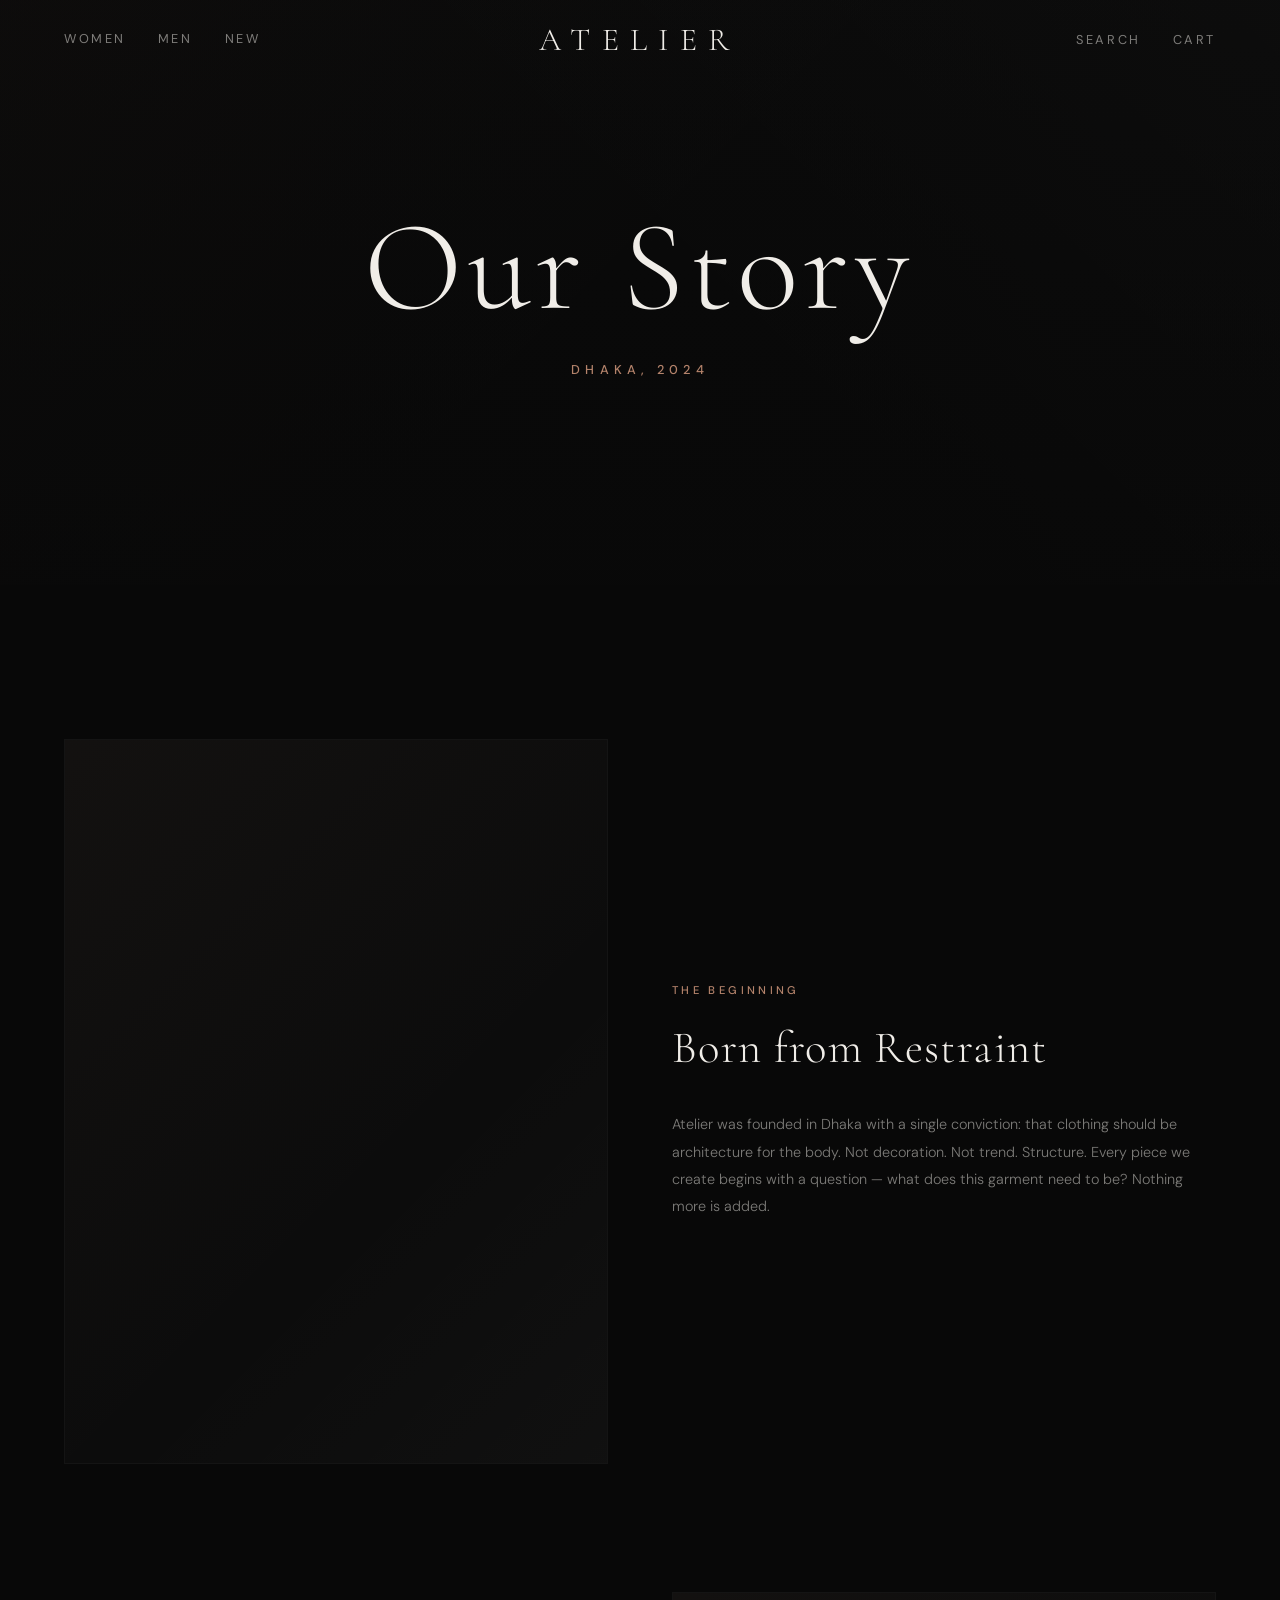
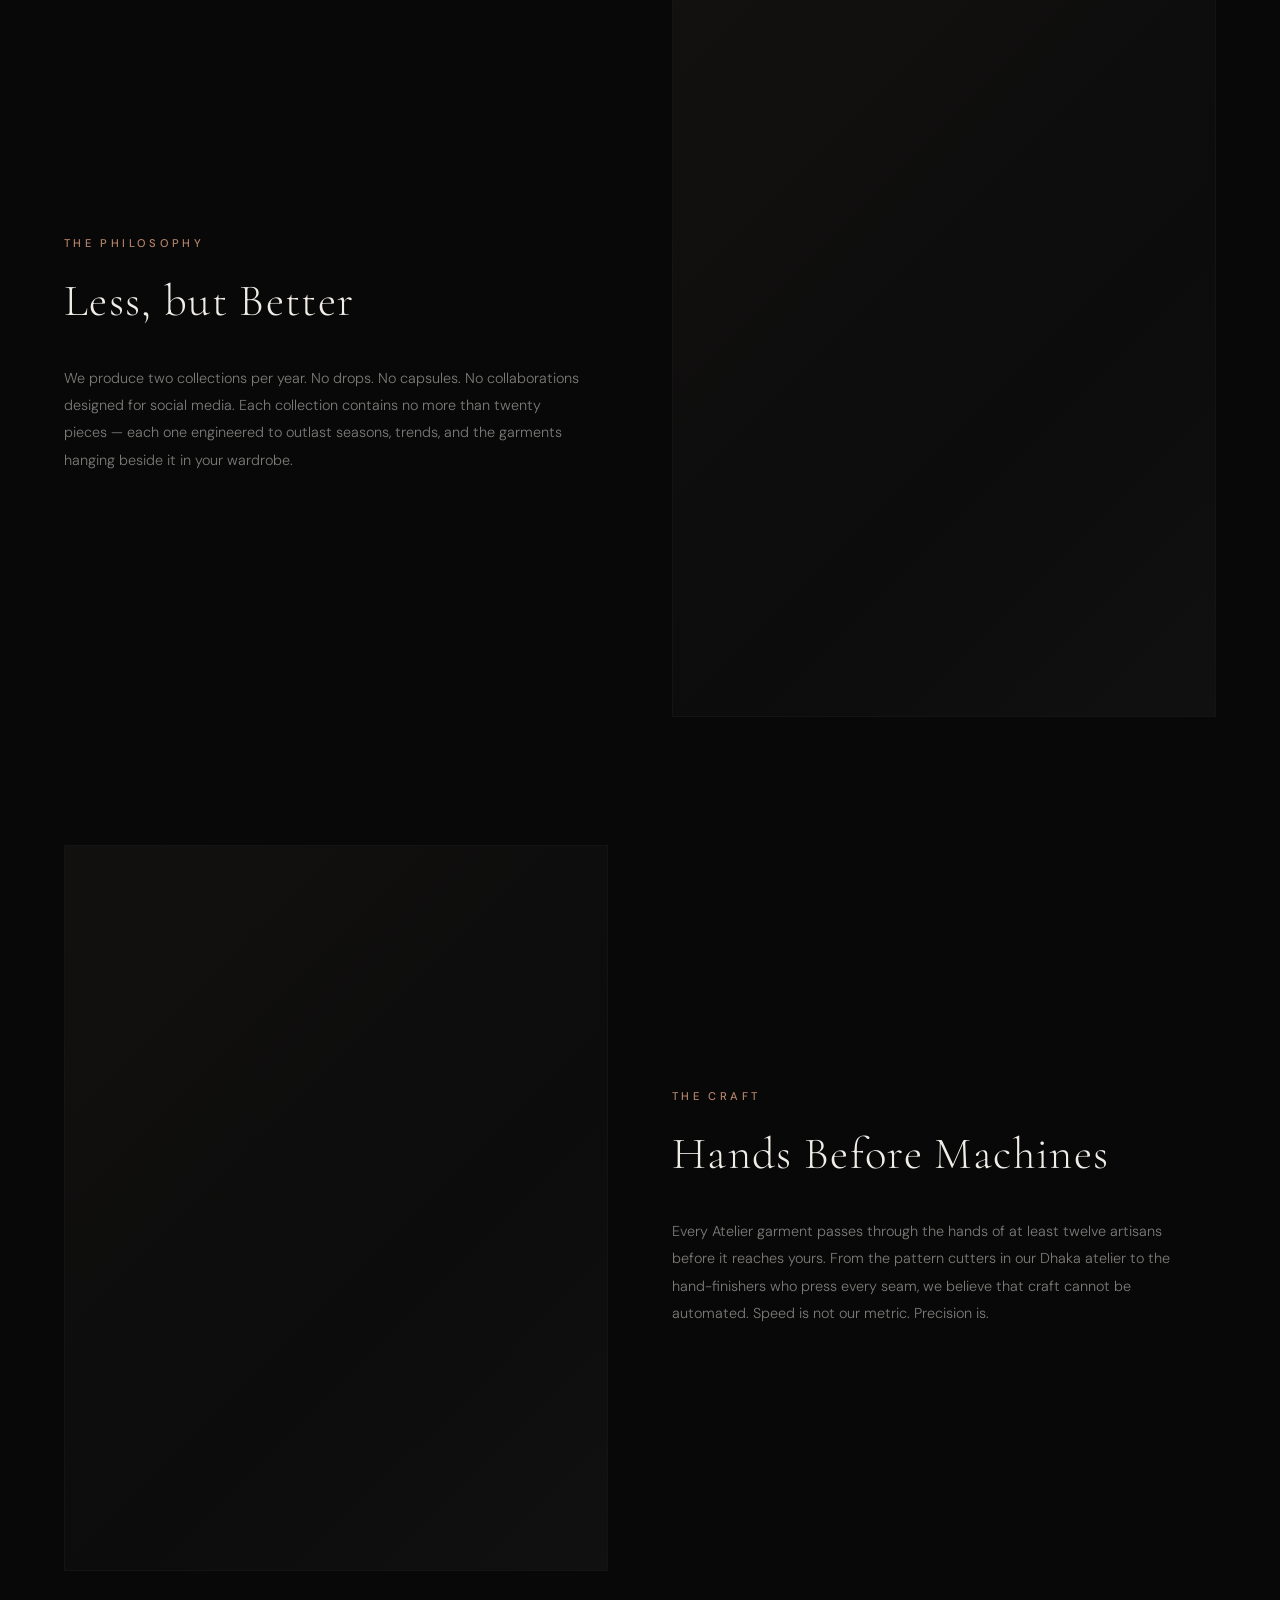
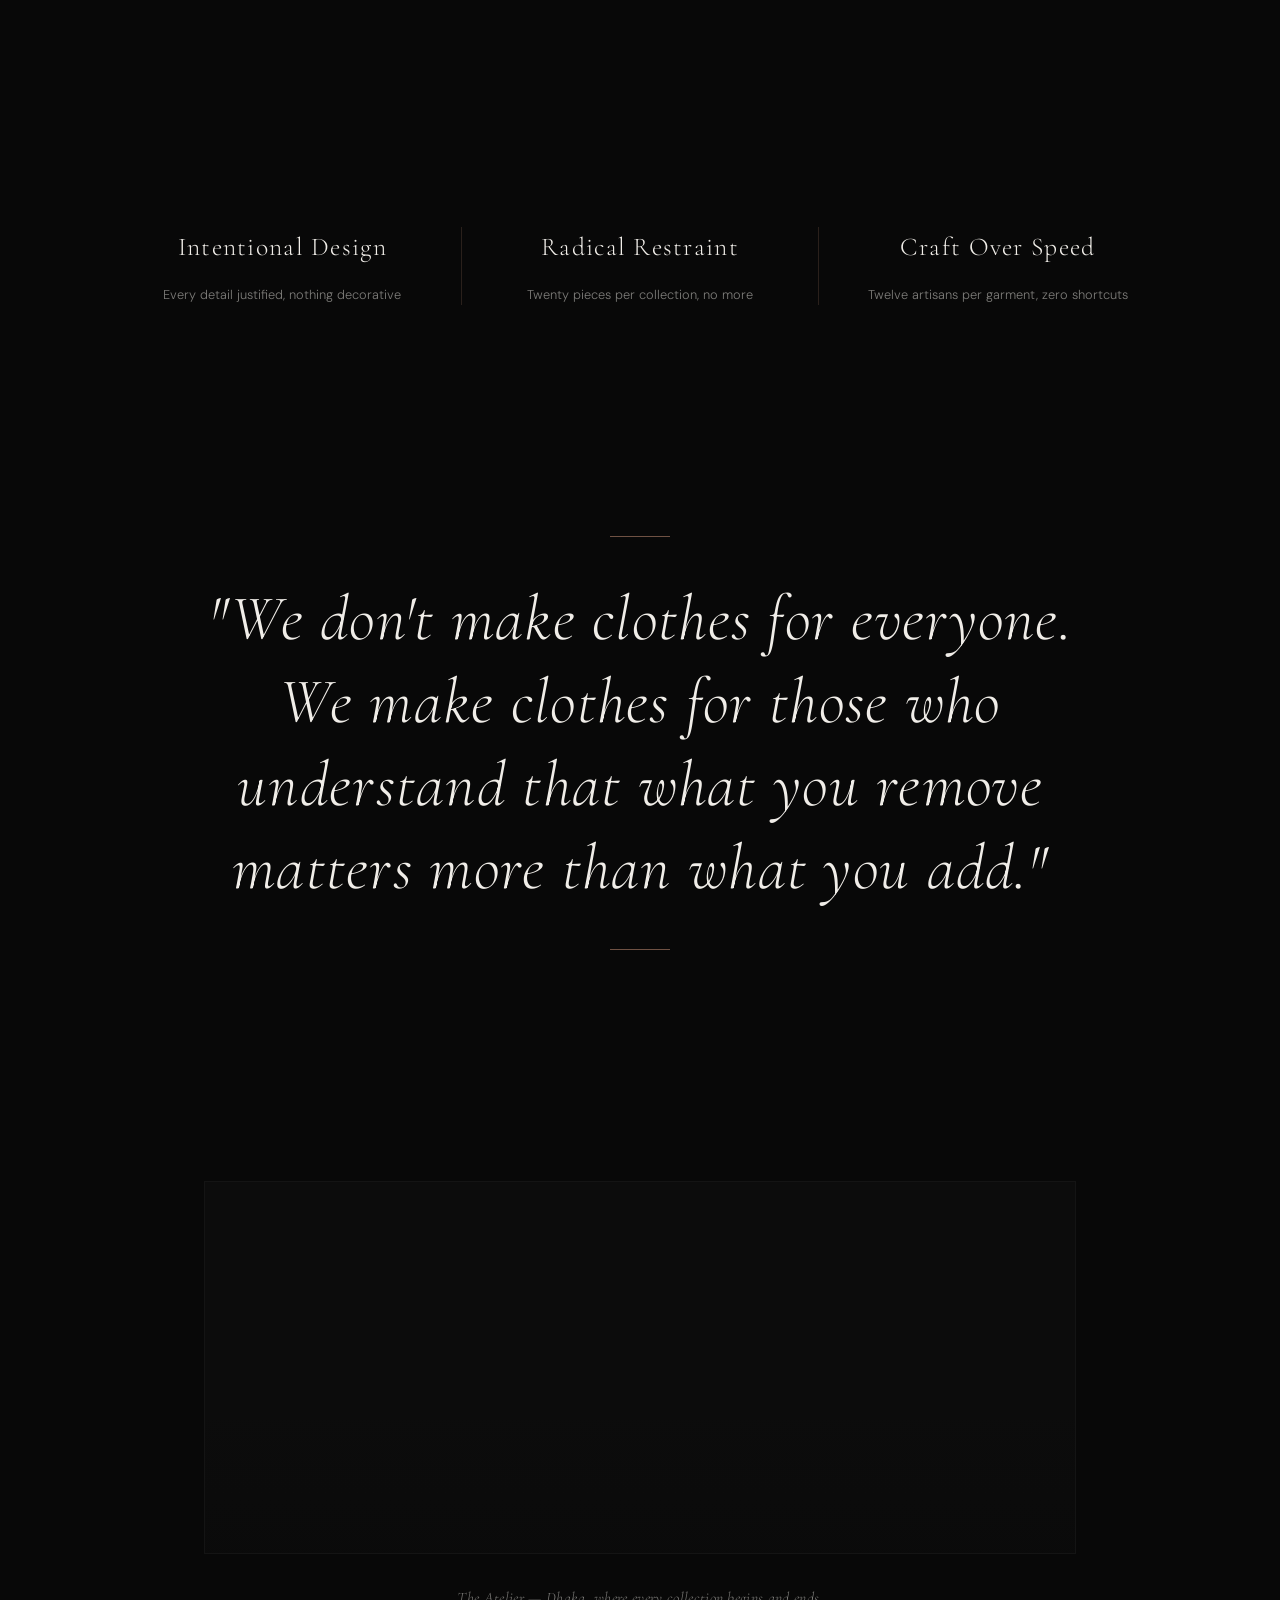
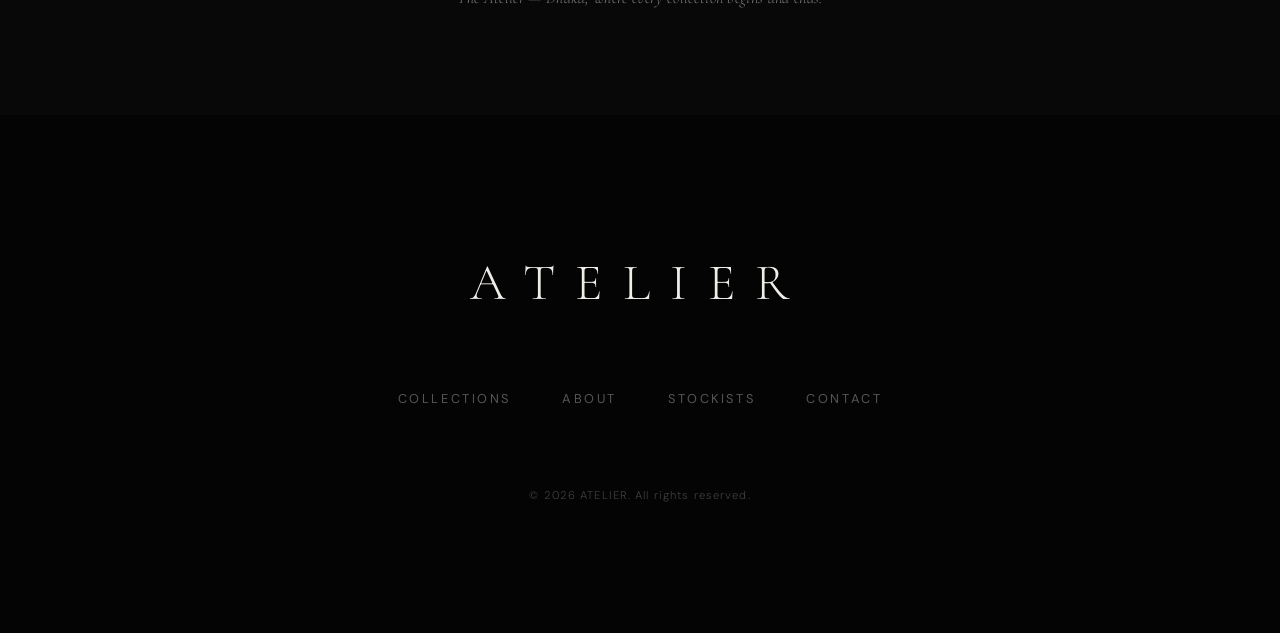
==== about.html @ b32d7af7 "Add files via upload" ====
<!DOCTYPE html>
<html lang="en">
<head>
  <meta charset="UTF-8">
  <meta name="viewport" content="width=device-width, initial-scale=1.0">
  <meta name="description" content="Atelier — Our Story. Born in Dhaka from a conviction that clothing should be architecture for the body. Quiet luxury, radical restraint, and craft without compromise.">
  <meta name="theme-color" content="#080808">
  <title>Our Story | Atelier</title>

  <!-- Fonts -->
  <link rel="preconnect" href="https://fonts.googleapis.com">
  <link rel="preconnect" href="https://fonts.gstatic.com" crossorigin>
  <link href="https://fonts.googleapis.com/css2?family=Cormorant+Garamond:ital,wght@0,300;0,400;1,300;1,400&family=DM+Sans:wght@300;400;500&display=swap" rel="stylesheet">

  <style>
    /* ==========================================================
       A. CSS CUSTOM PROPERTIES (:root)
       ========================================================== */
    :root {
      --bg-deep-black: #080808;
      --bg-graphite: #3A3A3A;
      --bg-footer: #040404;
      --accent-rose-gold: #B4836B;
      --accent-rose-gold-rgb: 180, 131, 107;
      --color-light: #F0EDE8;
      --color-light-rgb: 240, 237, 232;
      --color-muted: rgba(240, 237, 232, 0.5);
      --color-ghost: rgba(240, 237, 232, 0.25);
      --font-display: 'Cormorant Garamond', Georgia, serif;
      --font-body: 'DM Sans', system-ui, -apple-system, sans-serif;
      --transition-slow: 0.8s cubic-bezier(0.25, 1, 0.5, 1);
      --transition-medium: 0.4s cubic-bezier(0.25, 1, 0.5, 1);
      --transition-fast: 0.2s ease;
      --header-height: 80px;
    }

    /* ==========================================================
       B. RESET / BASE STYLES
       ========================================================== */
    *, *::before, *::after {
      box-sizing: border-box;
      margin: 0;
      padding: 0;
    }

    html {
      scroll-behavior: smooth;
      -webkit-font-smoothing: antialiased;
      -moz-osx-font-smoothing: grayscale;
      background-color: var(--bg-deep-black);
      color: var(--color-light);
      font-family: var(--font-body);
      font-weight: 300;
      line-height: 1.6;
    }

    body {
      overflow-x: hidden;
      background-color: var(--bg-deep-black);
      width: 100%;
    }

    img {
      max-width: 100%;
      height: auto;
      display: block;
      object-fit: cover;
    }

    /* Scrollbar Styling */
    ::-webkit-scrollbar { width: 6px; height: 6px; }
    ::-webkit-scrollbar-track { background: var(--bg-deep-black); }
    ::-webkit-scrollbar-thumb { background: var(--bg-graphite); }
    ::-webkit-scrollbar-thumb:hover { background: var(--accent-rose-gold); }

    /* ==========================================================
       C. TYPOGRAPHY SYSTEM
       ========================================================== */
    h1, h2, h3, h4, .display-font {
      font-family: var(--font-display);
      font-weight: 300;
      letter-spacing: 0.05em;
    }

    a {
      color: inherit;
      text-decoration: none;
      transition: color var(--transition-fast), opacity var(--transition-fast);
    }

    /* ==========================================================
       D. LAYOUT UTILITIES
       ========================================================== */
    .container {
      width: 100%;
      max-width: 1600px;
      margin: 0 auto;
      padding: 0 clamp(1.5rem, 5vw, 6rem);
    }

    .sr-only {
      position: absolute;
      width: 1px;
      height: 1px;
      padding: 0;
      margin: -1px;
      overflow: hidden;
      clip: rect(0, 0, 0, 0);
      white-space: nowrap;
      border: 0;
    }

    /* ==========================================================
       E. COMPONENT STYLES
       ========================================================== */

    /* --- Focus States (Global) --- */
    a:focus-visible,
    button:focus-visible,
    input:focus-visible,
    [tabindex]:focus-visible {
      outline: 1px solid var(--accent-rose-gold);
      outline-offset: 4px;
    }

    /* --- Navigation --- */
    .nav {
      position: fixed;
      top: 0;
      left: 0;
      width: 100%;
      height: var(--header-height);
      z-index: 1000;
      background-color: transparent;
      border-bottom: 1px solid transparent;
      transition: background-color var(--transition-medium), border-bottom-color var(--transition-medium);
    }

    .nav.scrolled {
      background-color: rgba(8, 8, 8, 0.95);
      backdrop-filter: blur(10px);
      -webkit-backdrop-filter: blur(10px);
      border-bottom-color: rgba(240, 237, 232, 0.05);
    }

    .nav-container {
      display: flex;
      justify-content: space-between;
      align-items: center;
      height: 100%;
      position: relative;
    }

    .nav-left, .nav-right {
      display: flex;
      gap: clamp(1rem, 2.5vw, 3.5rem);
      width: 35%;
    }

    .nav-right {
      justify-content: flex-end;
    }

    .nav-link, .nav-icon-link {
      font-size: 0.8rem;
      font-weight: 400;
      letter-spacing: 0.2em;
      opacity: 0.5;
      background: none;
      border: none;
      color: var(--color-light);
      cursor: pointer;
      font-family: var(--font-body);
      transition: opacity var(--transition-fast), color var(--transition-fast);
    }

    .nav-link:hover, .nav-icon-link:hover {
      opacity: 1;
      color: var(--accent-rose-gold);
    }

    .nav-link:active, .nav-icon-link:active {
      opacity: 0.8;
    }

    .nav-brand {
      font-family: var(--font-display);
      font-size: clamp(1.4rem, 2.5vw, 2.2rem);
      font-weight: 300;
      letter-spacing: 0.35em;
      text-align: center;
      position: absolute;
      left: 50%;
      transform: translateX(-50%);
      white-space: nowrap;
      z-index: 1002;
    }

    /* --- Hamburger & Mobile Menu --- */
    .hamburger {
      display: none;
      flex-direction: column;
      justify-content: space-between;
      width: 24px;
      height: 14px;
      background: none;
      border: none;
      cursor: pointer;
      z-index: 1003;
      padding: 0;
    }

    .hamburger-line {
      width: 100%;
      height: 1px;
      background-color: var(--color-light);
      transition: transform var(--transition-medium), opacity var(--transition-medium);
    }

    .hamburger[aria-expanded="true"] .hamburger-line:nth-child(1) {
      transform: translateY(6.5px) rotate(45deg);
    }

    .hamburger[aria-expanded="true"] .hamburger-line:nth-child(2) {
      transform: translateY(-6.5px) rotate(-45deg);
    }

    .mobile-menu {
      position: fixed;
      top: 0;
      left: 0;
      width: 100%;
      height: 100vh;
      height: 100dvh;
      background-color: var(--bg-deep-black);
      z-index: 1001;
      display: flex;
      align-items: center;
      justify-content: center;
      opacity: 0;
      visibility: hidden;
      transition: opacity var(--transition-medium), visibility var(--transition-medium);
    }

    .mobile-menu.open {
      opacity: 1;
      visibility: visible;
    }

    .mobile-menu-links {
      display: flex;
      flex-direction: column;
      align-items: center;
      gap: 2rem;
    }

    .mobile-link {
      font-size: 1.5rem;
      font-weight: 400;
      letter-spacing: 0.15em;
      opacity: 0.6;
      transition: opacity var(--transition-fast), color var(--transition-fast);
    }

    .mobile-link:hover {
      opacity: 1;
      color: var(--accent-rose-gold);
    }

    .mobile-link:active {
      opacity: 0.8;
    }

    /* --- Philosophy Strip (reused) --- */
    .philosophy-strip {
      display: flex;
      flex-direction: column;
      align-items: center;
      justify-content: center;
      gap: 2.5rem;
      padding: clamp(6rem, 10vw, 12rem) 1.5rem;
      text-align: center;
      background-color: var(--bg-deep-black);
      position: relative;
    }

    .philosophy-line-accent {
      width: 60px;
      height: 1px;
      background-color: var(--accent-rose-gold);
      opacity: 0.6;
    }

    .philosophy-text {
      font-family: var(--font-display);
      font-size: clamp(2rem, 5vw, 4rem);
      font-style: italic;
      color: var(--color-light);
      line-height: 1.3;
      max-width: 900px;
      letter-spacing: 0.02em;
    }

    /* --- Footer --- */
    .footer {
      background-color: var(--bg-footer);
      padding: clamp(6rem, 10vw, 12rem) 1.5rem;
      display: flex;
      flex-direction: column;
      align-items: center;
      text-align: center;
      border-top: 1px solid rgba(240, 237, 232, 0.02);
    }

    .footer-brand {
      font-family: var(--font-display);
      font-size: clamp(2rem, 4vw, 3.5rem);
      font-weight: 300;
      letter-spacing: 0.4em;
      margin-bottom: clamp(3rem, 5vw, 6rem);
      display: inline-block;
    }

    .footer-links {
      display: flex;
      gap: clamp(1.5rem, 4vw, 4rem);
      margin-bottom: clamp(4rem, 6vw, 8rem);
      flex-wrap: wrap;
      justify-content: center;
    }

    .footer-links a {
      font-size: 0.8rem;
      font-weight: 400;
      letter-spacing: 0.2em;
      opacity: 0.35;
    }

    .footer-links a:hover {
      opacity: 1;
      color: var(--accent-rose-gold);
    }

    .footer-links a:active {
      opacity: 0.8;
    }

    .footer-copyright {
      font-size: 0.7rem;
      color: var(--color-muted);
      letter-spacing: 0.1em;
      opacity: 0.5;
    }

    /* --- Scroll Reveals --- */
    .reveal {
      opacity: 0;
      transform: translateY(30px);
      transition: opacity var(--transition-slow), transform var(--transition-slow);
    }

    .reveal.revealed {
      opacity: 1;
      transform: translateY(0);
    }

    /* --- Animation Keyframes --- */
    @keyframes fadeInUp {
      from {
        opacity: 0;
        transform: translateY(25px);
      }
      to {
        opacity: 1;
        transform: translateY(0);
      }
    }

    /* ==========================================================
       F. ABOUT PAGE — SECTION-SPECIFIC STYLES
       ========================================================== */

    /* --- PAGE HERO --- */
    .about-hero {
      position: relative;
      height: clamp(60vh, 65vh, 70vh);
      width: 100%;
      overflow: hidden;
      display: flex;
      align-items: center;
      justify-content: center;
      margin-bottom: clamp(6rem, 12vw, 15rem);
    }

    .about-hero-image {
      position: absolute;
      top: 0;
      left: 0;
      width: 100%;
      height: 100%;
      background-color: #0a0a0a;
      background-image:
        linear-gradient(135deg, rgba(180, 131, 107, 0.03) 0%, transparent 50%),
        linear-gradient(225deg, rgba(240, 237, 232, 0.02) 0%, transparent 50%);
      background-size: cover;
      background-position: center;
    }

    .about-hero-overlay {
      position: absolute;
      top: 0;
      left: 0;
      width: 100%;
      height: 100%;
      background: linear-gradient(180deg, rgba(8, 8, 8, 0.3) 0%, rgba(8, 8, 8, 0.75) 100%);
      z-index: 2;
      pointer-events: none;
    }

    .about-hero-content {
      position: relative;
      z-index: 3;
      text-align: center;
      padding: 0 1.5rem;
    }

    .about-hero-content h1 {
      font-size: clamp(4rem, 10vw, 9rem);
      line-height: 1;
      letter-spacing: 0.04em;
      color: var(--color-light);
      margin-bottom: 1.5rem;
      opacity: 0;
      transform: translateY(35px);
      animation: fadeInUp 1.5s cubic-bezier(0.25, 1, 0.5, 1) 0.3s forwards;
    }

    .about-hero-subline {
      font-family: var(--font-body);
      font-size: clamp(0.7rem, 1vw, 0.85rem);
      font-weight: 500;
      letter-spacing: 0.4em;
      text-transform: uppercase;
      color: var(--accent-rose-gold);
      opacity: 0;
      transform: translateY(15px);
      animation: fadeInUp 1.2s cubic-bezier(0.25, 1, 0.5, 1) 0.6s forwards;
    }

    /* --- EDITORIAL ORIGIN BLOCKS --- */
    .origin-section {
      margin-bottom: clamp(6rem, 12vw, 15rem);
    }

    .origin-block {
      display: grid;
      grid-template-columns: 1fr 1fr;
      gap: clamp(2rem, 5vw, 6rem);
      align-items: center;
      max-width: 1300px;
      margin: 0 auto;
      padding: 0 clamp(1.5rem, 5vw, 6rem);
    }

    .origin-block + .origin-block {
      margin-top: clamp(6rem, 10vw, 12rem);
    }

    .origin-block.reversed .origin-image-col {
      order: 2;
    }

    .origin-block.reversed .origin-text-col {
      order: 1;
    }

    .origin-image-col {
      position: relative;
    }

    .origin-image-placeholder {
      width: 100%;
      aspect-ratio: 3/4;
      background-color: #0c0c0c;
      border: 1px solid rgba(240, 237, 232, 0.03);
      position: relative;
      overflow: hidden;
    }

    .origin-image-placeholder::after {
      content: '';
      position: absolute;
      top: 0;
      left: 0;
      width: 100%;
      height: 100%;
      background:
        linear-gradient(135deg, rgba(180, 131, 107, 0.04) 0%, transparent 60%),
        linear-gradient(315deg, rgba(240, 237, 232, 0.02) 0%, transparent 40%);
      pointer-events: none;
    }

    .origin-text-col {
      padding: clamp(1rem, 3vw, 3rem) 0;
    }

    .origin-overline {
      font-family: var(--font-body);
      font-size: 0.7rem;
      font-weight: 500;
      letter-spacing: 0.3em;
      text-transform: uppercase;
      color: var(--accent-rose-gold);
      margin-bottom: 1.5rem;
      display: block;
    }

    .origin-headline {
      font-size: clamp(2rem, 3.5vw, 3.2rem);
      line-height: 1.1;
      color: var(--color-light);
      margin-bottom: clamp(1.5rem, 3vw, 2.5rem);
      letter-spacing: 0.03em;
    }

    .origin-body {
      font-size: clamp(0.9rem, 1vw, 1.05rem);
      color: var(--color-muted);
      line-height: 1.9;
      max-width: 520px;
      font-weight: 300;
    }

    /* --- VALUES STRIP --- */
    .values-strip {
      background-color: #080808;
      padding: clamp(5rem, 8vw, 9rem) 0;
      margin-bottom: clamp(0rem, 0vw, 0rem);
    }

    .values-grid {
      display: flex;
      justify-content: center;
      align-items: flex-start;
      max-width: 1200px;
      margin: 0 auto;
      padding: 0 clamp(1.5rem, 5vw, 6rem);
    }

    .value-item {
      flex: 1;
      text-align: center;
      padding: 0 clamp(1.5rem, 3vw, 3.5rem);
    }

    .value-item + .value-item {
      border-left: 1px solid rgba(180, 131, 107, 0.2);
    }

    .value-title {
      font-family: var(--font-display);
      font-size: clamp(1.3rem, 2vw, 1.8rem);
      font-weight: 300;
      color: var(--color-light);
      letter-spacing: 0.05em;
      margin-bottom: 1rem;
    }

    .value-desc {
      font-family: var(--font-body);
      font-size: clamp(0.8rem, 0.9vw, 0.9rem);
      color: var(--color-muted);
      line-height: 1.7;
      font-weight: 300;
    }

    /* --- STUDIO SECTION --- */
    .studio-section {
      padding: clamp(4rem, 8vw, 8rem) 0;
      margin-bottom: 0;
    }

    .studio-inner {
      max-width: 1000px;
      margin: 0 auto;
      padding: 0 clamp(1.5rem, 5vw, 6rem);
    }

    .studio-image-placeholder {
      width: 100%;
      aspect-ratio: 21/9;
      background-color: #0c0c0c;
      border: 1px solid rgba(240, 237, 232, 0.03);
      margin-bottom: 2rem;
      position: relative;
      overflow: hidden;
    }

    .studio-image-placeholder::after {
      content: '';
      position: absolute;
      top: 0;
      left: 0;
      width: 100%;
      height: 100%;
      background: linear-gradient(180deg, transparent 60%, rgba(8, 8, 8, 0.4) 100%);
      pointer-events: none;
    }

    .studio-caption {
      font-family: var(--font-display);
      font-size: clamp(1rem, 1.2vw, 1.15rem);
      font-style: italic;
      color: var(--color-muted);
      text-align: center;
      letter-spacing: 0.02em;
    }

    /* ==========================================================
       G. RESPONSIVE BREAKPOINTS (tablet → mobile)
       ========================================================== */

    /* Tablet */
    @media (max-width: 1024px) {
      .origin-block {
        gap: clamp(1.5rem, 4vw, 3rem);
      }
    }

    /* Mobile */
    @media (max-width: 768px) {
      .nav-left, .nav-right {
        display: none;
      }

      .hamburger {
        display: flex;
      }

      .origin-block {
        grid-template-columns: 1fr;
        gap: clamp(2rem, 4vw, 3rem);
      }

      .origin-block.reversed .origin-image-col {
        order: 1;
      }

      .origin-block.reversed .origin-text-col {
        order: 2;
      }

      .origin-image-placeholder {
        aspect-ratio: 4/5;
      }

      .origin-body {
        max-width: 100%;
      }

      .values-grid {
        flex-direction: column;
        align-items: center;
        gap: clamp(2.5rem, 5vw, 3.5rem);
      }

      .value-item {
        padding: 0;
        max-width: 400px;
      }

      .value-item + .value-item {
        border-left: none;
        padding-top: clamp(2.5rem, 5vw, 3.5rem);
        border-top: 1px solid rgba(180, 131, 107, 0.15);
      }

      .studio-image-placeholder {
        aspect-ratio: 16/9;
      }
    }

    /* ==========================================================
       H. ACCESSIBILITY, REDUCED MOTION, PRINT
       ========================================================== */

    /* Reduced motion: disable all animations */
    @media (prefers-reduced-motion: reduce) {
      *, ::before, ::after {
        animation-delay: -1ms !important;
        animation-duration: 1ms !important;
        animation-iteration-count: 1 !important;
        background-attachment: initial !important;
        scroll-behavior: auto !important;
        transition-duration: 0s !important;
        transition-delay: 0s !important;
      }
      .reveal {
        opacity: 1;
        transform: none;
        transition: none;
      }
    }

    /* Print */
    @media print {
      .nav,
      .mobile-menu,
      .hamburger {
        display: none !important;
      }
      body {
        background: #fff;
        color: #000;
      }
      .about-hero {
        height: auto;
        margin-bottom: 2rem;
      }
      .reveal {
        opacity: 1;
        transform: none;
      }
    }
  </style>
</head>
<body>

  <!-- ======================================================
       NAVIGATION
       ====================================================== -->
  <nav class="nav" id="main-nav" aria-label="Primary navigation">
    <div class="nav-container container">
      <!-- Left side links -->
      <div class="nav-left" role="list">
        <a href="shop.html" class="nav-link" role="listitem">WOMEN</a>
        <a href="shop.html" class="nav-link" role="listitem">MEN</a>
        <a href="index.html#new" class="nav-link" role="listitem">NEW</a>
      </div>

      <!-- Centered Logo -->
      <a href="index.html" class="nav-brand" aria-label="Atelier — return to homepage">ATELIER</a>

      <!-- Right side links -->
      <div class="nav-right">
        <button class="nav-icon-link" type="button" aria-label="Open search">SEARCH</button>
        <button class="nav-icon-link" type="button" aria-label="View shopping cart">CART</button>
      </div>

      <!-- Hamburger Button (Mobile) -->
      <button class="hamburger" id="hamburger-btn" type="button" aria-label="Toggle navigation menu" aria-expanded="false" aria-controls="mobile-nav">
        <span class="hamburger-line" aria-hidden="true"></span>
        <span class="hamburger-line" aria-hidden="true"></span>
      </button>
    </div>

    <!-- Mobile Drawer Navigation -->
    <div class="mobile-menu" id="mobile-nav" role="dialog" aria-label="Mobile navigation" aria-hidden="true">
      <nav class="mobile-menu-links" aria-label="Mobile navigation links">
        <a href="shop.html" class="mobile-link">WOMEN</a>
        <a href="shop.html" class="mobile-link">MEN</a>
        <a href="index.html#new" class="mobile-link">NEW</a>
        <a href="#" class="mobile-link">SEARCH</a>
        <a href="#" class="mobile-link">CART</a>
      </nav>
    </div>
  </nav>

  <!-- No-JS fallback -->
  <noscript>
    <style>
      .reveal { opacity: 1; transform: none; }
      .about-hero-content h1, .about-hero-subline { opacity: 1; transform: none; animation: none; }
      .mobile-menu { display: none; }
    </style>
  </noscript>

  <!-- ======================================================
       PAGE HERO — Editorial Full-Width
       ====================================================== -->
  <header class="about-hero">
    <!-- Replace background-image with actual editorial photograph -->
    <div class="about-hero-image" role="img" aria-label="Atelier studio interior — fabric draping over cutting table in natural light"></div>
    <div class="about-hero-overlay" aria-hidden="true"></div>
    <div class="about-hero-content">
      <h1>Our Story</h1>
      <span class="about-hero-subline">Dhaka, 2024</span>
    </div>
  </header>

  <main>

    <!-- ======================================================
         BRAND ORIGIN — Editorial Alternating Blocks
         ====================================================== -->
    <section class="origin-section" aria-label="Brand origin story">

      <!-- Block 1 — Image Left, Text Right -->
      <div class="origin-block reveal">
        <div class="origin-image-col">
          <div class="origin-image-placeholder" role="img" aria-label="Close-up of pattern cutting — hands positioning fabric on a dark surface"></div>
        </div>
        <div class="origin-text-col">
          <span class="origin-overline">The Beginning</span>
          <h2 class="origin-headline">Born from Restraint</h2>
          <p class="origin-body">Atelier was founded in Dhaka with a single conviction: that clothing should be architecture for the body. Not decoration. Not trend. Structure. Every piece we create begins with a question — what does this garment need to be? Nothing more is added.</p>
        </div>
      </div>

      <!-- Block 2 — Image Right, Text Left -->
      <div class="origin-block reversed reveal">
        <div class="origin-image-col">
          <div class="origin-image-placeholder" role="img" aria-label="Minimal atelier workroom — single garment on a tailor's form against a dark wall"></div>
        </div>
        <div class="origin-text-col">
          <span class="origin-overline">The Philosophy</span>
          <h2 class="origin-headline">Less, but Better</h2>
          <p class="origin-body">We produce two collections per year. No drops. No capsules. No collaborations designed for social media. Each collection contains no more than twenty pieces — each one engineered to outlast seasons, trends, and the garments hanging beside it in your wardrobe.</p>
        </div>
      </div>

      <!-- Block 3 — Image Left, Text Right -->
      <div class="origin-block reveal">
        <div class="origin-image-col">
          <div class="origin-image-placeholder" role="img" aria-label="Artisan hand-pressing a seam — close detail of craftsmanship"></div>
        </div>
        <div class="origin-text-col">
          <span class="origin-overline">The Craft</span>
          <h2 class="origin-headline">Hands Before Machines</h2>
          <p class="origin-body">Every Atelier garment passes through the hands of at least twelve artisans before it reaches yours. From the pattern cutters in our Dhaka atelier to the hand-finishers who press every seam, we believe that craft cannot be automated. Speed is not our metric. Precision is.</p>
        </div>
      </div>

    </section>

    <!-- ======================================================
         VALUES STRIP
         ====================================================== -->
    <section class="values-strip reveal" aria-label="Core values">
      <div class="values-grid">
        <div class="value-item">
          <h3 class="value-title">Intentional Design</h3>
          <p class="value-desc">Every detail justified, nothing decorative</p>
        </div>
        <div class="value-item">
          <h3 class="value-title">Radical Restraint</h3>
          <p class="value-desc">Twenty pieces per collection, no more</p>
        </div>
        <div class="value-item">
          <h3 class="value-title">Craft Over Speed</h3>
          <p class="value-desc">Twelve artisans per garment, zero shortcuts</p>
        </div>
      </div>
    </section>

    <!-- ======================================================
         ATELIER STATEMENT — Philosophy Strip
         ====================================================== -->
    <section class="philosophy-strip reveal" aria-label="Brand statement">
      <div class="philosophy-line-accent" aria-hidden="true"></div>
      <blockquote class="philosophy-text">"We don't make clothes for everyone. We make clothes for those who understand that what you remove matters more than what you add."</blockquote>
      <div class="philosophy-line-accent" aria-hidden="true"></div>
    </section>

    <!-- ======================================================
         THE STUDIO — Single Editorial Image
         ====================================================== -->
    <section class="studio-section reveal" aria-label="The studio">
      <div class="studio-inner">
        <!-- Replace with actual wide-format studio photograph -->
        <div class="studio-image-placeholder" role="img" aria-label="Panoramic view of the Atelier studio — natural light across work tables, fabric rolls, and a single garment in progress"></div>
        <p class="studio-caption">The Atelier — Dhaka, where every collection begins and ends.</p>
      </div>
    </section>

  </main>

  <!-- ======================================================
       FOOTER
       ====================================================== -->
  <footer class="footer" id="footer">
    <a href="index.html" class="footer-brand" aria-label="Atelier — return to homepage">ATELIER</a>
    <nav class="footer-links" aria-label="Footer navigation">
      <a href="shop.html">COLLECTIONS</a>
      <a href="about.html">ABOUT</a>
      <a href="#">STOCKISTS</a>
      <a href="contact.html">CONTACT</a>
    </nav>
    <p class="footer-copyright">&copy; 2026 ATELIER. All rights reserved.</p>
  </footer>

  <!-- ======================================================
       SCRIPTS
       ====================================================== -->
  <script>
    /* ==========================================================
       Navigation — Scroll State (passive, rAF-throttled)
       ========================================================== */
    (function () {
      var nav = document.getElementById('main-nav');
      var ticking = false;

      window.addEventListener('scroll', function () {
        if (!ticking) {
          requestAnimationFrame(function () {
            if (window.scrollY > 50) {
              nav.classList.add('scrolled');
            } else {
              nav.classList.remove('scrolled');
            }
            ticking = false;
          });
          ticking = true;
        }
      }, { passive: true });
    })();

    /* ==========================================================
       Hamburger & Mobile Menu — Toggle, Focus Trap, Escape Key
       ========================================================== */
    (function () {
      var hamburger = document.getElementById('hamburger-btn');
      var mobileNav = document.getElementById('mobile-nav');
      var mobileLinks = mobileNav.querySelectorAll('.mobile-link');

      function openMenu() {
        hamburger.setAttribute('aria-expanded', 'true');
        mobileNav.classList.add('open');
        mobileNav.setAttribute('aria-hidden', 'false');
        document.body.style.overflow = 'hidden';
        setTimeout(function () {
          if (mobileLinks.length) mobileLinks[0].focus();
        }, 100);
      }

      function closeMenu() {
        hamburger.setAttribute('aria-expanded', 'false');
        mobileNav.classList.remove('open');
        mobileNav.setAttribute('aria-hidden', 'true');
        document.body.style.overflow = '';
        hamburger.focus();
      }

      function isMenuOpen() {
        return hamburger.getAttribute('aria-expanded') === 'true';
      }

      hamburger.addEventListener('click', function () {
        if (isMenuOpen()) {
          closeMenu();
        } else {
          openMenu();
        }
      });

      mobileLinks.forEach(function (link) {
        link.addEventListener('click', function () {
          if (isMenuOpen()) closeMenu();
        });
      });

      document.addEventListener('keydown', function (e) {
        if (e.key === 'Escape' && isMenuOpen()) {
          closeMenu();
        }
      });

      mobileNav.addEventListener('keydown', function (e) {
        if (e.key !== 'Tab' || !isMenuOpen()) return;

        var focusable = [hamburger].concat(Array.from(mobileLinks));
        var first = focusable[0];
        var last = focusable[focusable.length - 1];

        if (e.shiftKey) {
          if (document.activeElement === first) {
            e.preventDefault();
            last.focus();
          }
        } else {
          if (document.activeElement === last) {
            e.preventDefault();
            first.focus();
          }
        }
      });
    })();

    /* ==========================================================
       Scroll Reveal — IntersectionObserver
       ========================================================== */
    (function () {
      var revealElements = document.querySelectorAll('.reveal');

      if (!('IntersectionObserver' in window)) {
        revealElements.forEach(function (el) { el.classList.add('revealed'); });
        return;
      }

      var observer = new IntersectionObserver(function (entries, obs) {
        entries.forEach(function (entry) {
          if (entry.isIntersecting) {
            entry.target.classList.add('revealed');
            obs.unobserve(entry.target);
          }
        });
      }, {
        root: null,
        threshold: 0.1,
        rootMargin: '0px 0px -100px 0px'
      });

      revealElements.forEach(function (el) {
        observer.observe(el);
      });
    })();
  </script>
</body>
</html>
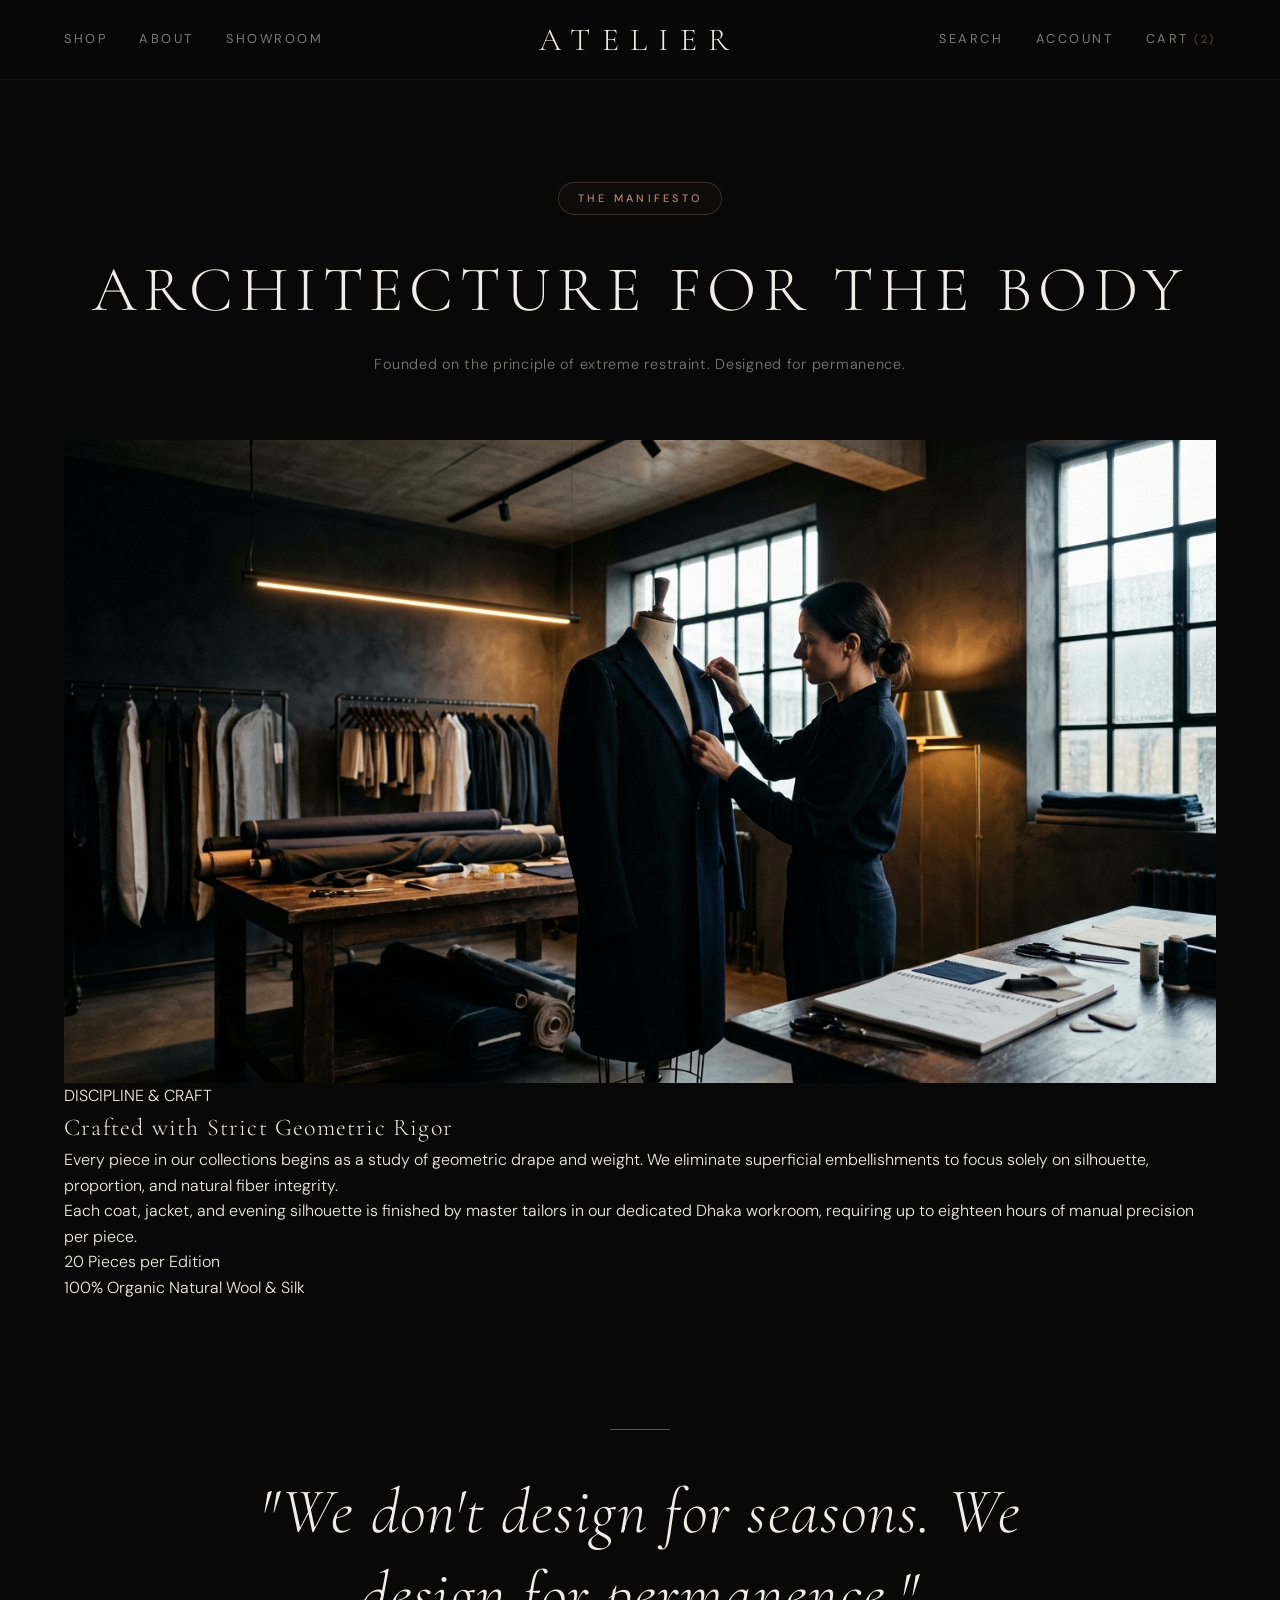
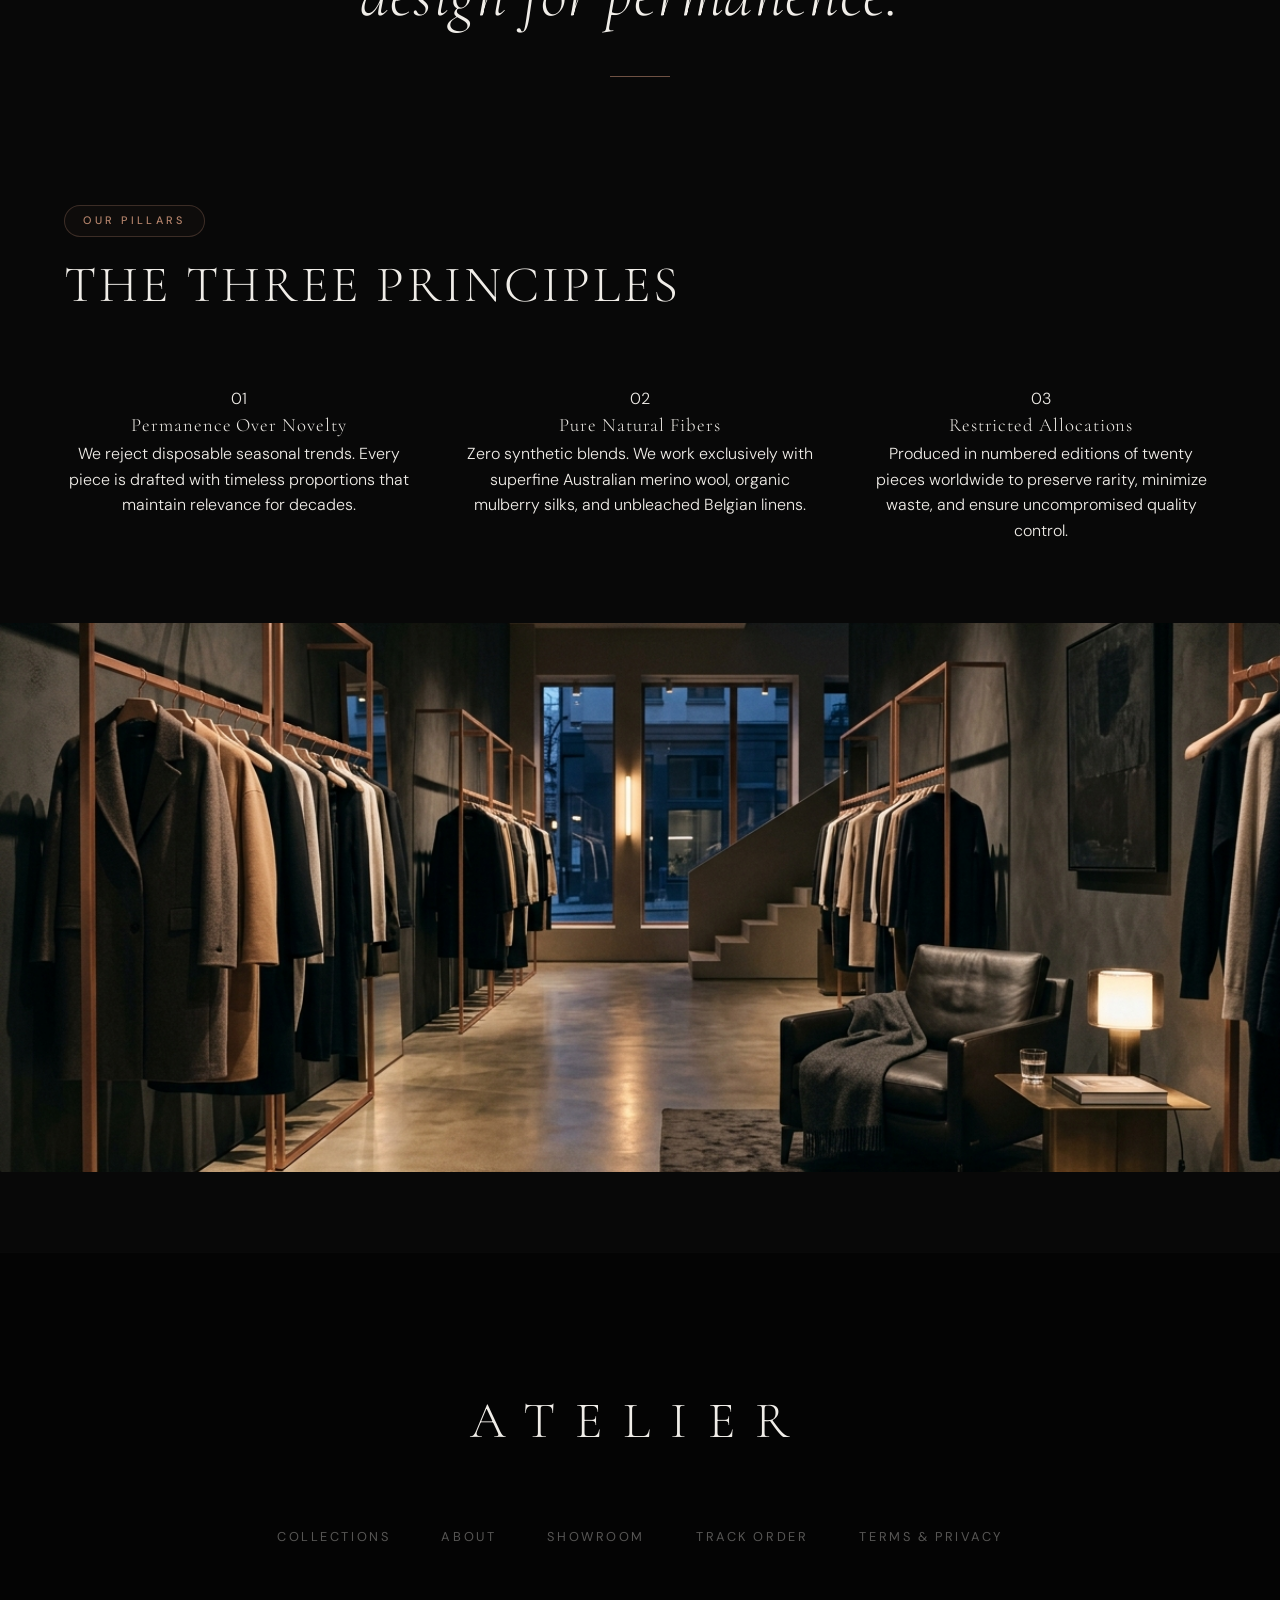
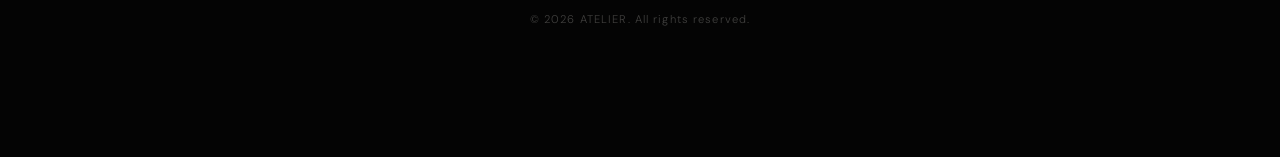
==== commit 5730651a: "Add files via upload" ====
--- a/about.html
+++ b/about.html
@@ -1,1019 +1,179 @@
 <!DOCTYPE html>
 <html lang="en">
 <head>
-  <meta charset="UTF-8">
-  <meta name="viewport" content="width=device-width, initial-scale=1.0">
-  <meta name="description" content="Atelier — Our Story. Born in Dhaka from a conviction that clothing should be architecture for the body. Quiet luxury, radical restraint, and craft without compromise.">
-  <meta name="theme-color" content="#080808">
-  <title>Our Story | Atelier</title>
+	<meta charset="UTF-8">
+	<meta name="viewport" content="width=device-width, initial-scale=1.0">
+	<meta name="theme-color" content="#080808">
+	<title>About the House — ATELIER</title>
+	<meta name="description" content="Learn about the philosophy, architectural tailoring discipline, and heritage of Atelier boutique fashion house.">
+	
+	<!-- Stylesheets -->
+	<link rel="stylesheet" href="assets/css/global.css">
+	<link rel="stylesheet" href="assets/css/header.css">
+	<link rel="stylesheet" href="assets/css/about.css">
+	<link rel="stylesheet" href="assets/css/homepage.css">
+	<link rel="stylesheet" href="assets/css/footer.css">
+	<link rel="stylesheet" href="assets/css/responsive.css">
+</head>
+<body class="page-template-page-about page">
 
-  <!-- Fonts -->
-  <link rel="preconnect" href="https://fonts.googleapis.com">
-  <link rel="preconnect" href="https://fonts.gstatic.com" crossorigin>
-  <link href="https://fonts.googleapis.com/css2?family=Cormorant+Garamond:ital,wght@0,300;0,400;1,300;1,400&family=DM+Sans:wght@300;400;500&display=swap" rel="stylesheet">
+	<a class="skip-link screen-reader-text" href="#main-content">Skip to content</a>
 
-  <style>
-    /* ==========================================================
-       A. CSS CUSTOM PROPERTIES (:root)
-       ========================================================== */
-    :root {
-      --bg-deep-black: #080808;
-      --bg-graphite: #3A3A3A;
-      --bg-footer: #040404;
-      --accent-rose-gold: #B4836B;
-      --accent-rose-gold-rgb: 180, 131, 107;
-      --color-light: #F0EDE8;
-      --color-light-rgb: 240, 237, 232;
-      --color-muted: rgba(240, 237, 232, 0.5);
-      --color-ghost: rgba(240, 237, 232, 0.25);
-      --font-display: 'Cormorant Garamond', Georgia, serif;
-      --font-body: 'DM Sans', system-ui, -apple-system, sans-serif;
-      --transition-slow: 0.8s cubic-bezier(0.25, 1, 0.5, 1);
-      --transition-medium: 0.4s cubic-bezier(0.25, 1, 0.5, 1);
-      --transition-fast: 0.2s ease;
-      --header-height: 80px;
-    }
+	<!-- Header Navigation -->
+	<nav class="nav" id="main-nav" aria-label="Primary navigation">
+		<div class="nav-container container">
+			<div class="nav-left" role="list">
+				<a href="shop.html" class="nav-link" role="listitem">SHOP</a>
+				<a href="about.html" class="nav-link active" role="listitem">ABOUT</a>
+				<a href="contact.html" class="nav-link" role="listitem">SHOWROOM</a>
+			</div>
+			<a href="index.html" class="nav-brand" aria-label="ATELIER — return to homepage">ATELIER</a>
+			<div class="nav-right">
+				<a href="#search" class="nav-icon-link search-trigger" aria-label="Search creations">SEARCH</a>
+				<a href="account.html" class="nav-icon-link" aria-label="Account">ACCOUNT</a>
+				<a href="cart.html" class="nav-icon-link" aria-label="View shopping cart">
+					CART <span class="nav-cart-count">(2)</span>
+				</a>
+			</div>
+			<button class="hamburger" id="hamburger-btn" type="button" aria-label="Toggle navigation menu" aria-expanded="false" aria-controls="mobile-nav">
+				<span class="hamburger-line" aria-hidden="true"></span>
+				<span class="hamburger-line" aria-hidden="true"></span>
+			</button>
+		</div>
+		<div class="mobile-menu" id="mobile-nav" role="dialog" aria-label="Mobile navigation" aria-hidden="true">
+			<nav class="mobile-menu-links">
+				<a href="index.html" class="mobile-link">HOME</a>
+				<a href="shop.html" class="mobile-link">SHOP</a>
+				<a href="about.html" class="mobile-link">ABOUT</a>
+				<a href="contact.html" class="mobile-link">SHOWROOM & CONTACT</a>
+				<a href="account.html" class="mobile-link">MY ACCOUNT</a>
+				<a href="cart.html" class="mobile-link">SHOPPING BAG</a>
+			</nav>
+		</div>
+	</nav>
 
-    /* ==========================================================
-       B. RESET / BASE STYLES
-       ========================================================== */
-    *, *::before, *::after {
-      box-sizing: border-box;
-      margin: 0;
-      padding: 0;
-    }
+	<!-- Search Modal -->
+	<div class="search-modal" id="search-modal" aria-hidden="true" role="dialog" aria-label="Search Atelier Collections">
+		<button class="search-modal-close" id="search-modal-close" aria-label="Close search">&times;</button>
+		<div class="search-modal-inner">
+			<div class="search-input-wrap">
+				<input type="search" id="header-search-input" placeholder="Search creations, coats, silks..." autocomplete="off">
+			</div>
+			<div class="search-suggestions">
+				<span class="search-suggestions-label">Popular Searches:</span>
+				<a href="shop.html?cat=outerwear" class="search-pill">Structured Trench</a>
+				<a href="shop.html?cat=dresses" class="search-pill">Silk Column Dress</a>
+				<a href="shop.html?cat=tailoring" class="search-pill">Double-Breasted Blazer</a>
+				<a href="shop.html?cat=knitwear" class="search-pill">Merino Knitwear</a>
+			</div>
+		</div>
+	</div>
 
-    html {
-      scroll-behavior: smooth;
-      -webkit-font-smoothing: antialiased;
-      -moz-osx-font-smoothing: grayscale;
-      background-color: var(--bg-deep-black);
-      color: var(--color-light);
-      font-family: var(--font-body);
-      font-weight: 300;
-      line-height: 1.6;
-    }
+	<header class="page-header">
+		<div class="container">
+			<span class="season-tag" style="margin-bottom: 1.5rem; display: inline-block;">THE MANIFESTO</span>
+			<h1 class="page-title">ARCHITECTURE FOR THE BODY</h1>
+			<p class="page-subline">Founded on the principle of extreme restraint. Designed for permanence.</p>
+		</div>
+	</header>
 
-    body {
-      overflow-x: hidden;
-      background-color: var(--bg-deep-black);
-      width: 100%;
-    }
+	<main id="main-content" role="main">
 
-    img {
-      max-width: 100%;
-      height: auto;
-      display: block;
-      object-fit: cover;
-    }
+		<!-- 2-Column Story Section -->
+		<section class="about-story-section container reveal">
+			<div class="about-story-grid">
+				<div class="story-image-col">
+					<div class="story-image-frame">
+						<img src="assets/images/spotlight.jpg" alt="Artisan tailoring at Atelier Workroom" class="story-image">
+					</div>
+				</div>
+				<div class="story-content-col">
+					<span class="sub-overline">DISCIPLINE & CRAFT</span>
+					<h2 class="story-title">Crafted with Strict Geometric Rigor</h2>
+					<p>Every piece in our collections begins as a study of geometric drape and weight. We eliminate superficial embellishments to focus solely on silhouette, proportion, and natural fiber integrity.</p>
+					<p>Each coat, jacket, and evening silhouette is finished by master tailors in our dedicated Dhaka workroom, requiring up to eighteen hours of manual precision per piece.</p>
+					
+					<div class="story-stats-grid">
+						<div class="story-stat">
+							<span class="stat-num">20</span>
+							<span class="stat-txt">Pieces per Edition</span>
+						</div>
+						<div class="story-stat">
+							<span class="stat-num">100%</span>
+							<span class="stat-txt">Organic Natural Wool & Silk</span>
+						</div>
+					</div>
+				</div>
+			</div>
+		</section>
 
-    /* Scrollbar Styling */
-    ::-webkit-scrollbar { width: 6px; height: 6px; }
-    ::-webkit-scrollbar-track { background: var(--bg-deep-black); }
-    ::-webkit-scrollbar-thumb { background: var(--bg-graphite); }
-    ::-webkit-scrollbar-thumb:hover { background: var(--accent-rose-gold); }
+		<!-- Philosophy Strip -->
+		<section class="philosophy-strip reveal">
+			<div class="philosophy-line-accent" aria-hidden="true"></div>
+			<blockquote class="philosophy-text">
+				"We don't design for seasons. We design for permanence."
+			</blockquote>
+			<div class="philosophy-line-accent" aria-hidden="true"></div>
+		</section>
 
-    /* ==========================================================
-       C. TYPOGRAPHY SYSTEM
-       ========================================================== */
-    h1, h2, h3, h4, .display-font {
-      font-family: var(--font-display);
-      font-weight: 300;
-      letter-spacing: 0.05em;
-    }
+		<!-- 3 Values Pillars -->
+		<section class="about-values-section container reveal">
+			<div class="section-header">
+				<span class="season-tag">OUR PILLARS</span>
+				<h2 class="section-title">THE THREE PRINCIPLES</h2>
+			</div>
 
-    a {
-      color: inherit;
-      text-decoration: none;
-      transition: color var(--transition-fast), opacity var(--transition-fast);
-    }
+			<div class="values-grid">
+				<div class="value-card">
+					<span class="value-num">01</span>
+					<h3 class="value-heading">Permanence Over Novelty</h3>
+					<p>We reject disposable seasonal trends. Every piece is drafted with timeless proportions that maintain relevance for decades.</p>
+				</div>
+				<div class="value-card">
+					<span class="value-num">02</span>
+					<h3 class="value-heading">Pure Natural Fibers</h3>
+					<p>Zero synthetic blends. We work exclusively with superfine Australian merino wool, organic mulberry silks, and unbleached Belgian linens.</p>
+				</div>
+				<div class="value-card">
+					<span class="value-num">03</span>
+					<h3 class="value-heading">Restricted Allocations</h3>
+					<p>Produced in numbered editions of twenty pieces worldwide to preserve rarity, minimize waste, and ensure uncompromised quality control.</p>
+				</div>
+			</div>
+		</section>
 
-    /* ==========================================================
-       D. LAYOUT UTILITIES
-       ========================================================== */
-    .container {
-      width: 100%;
-      max-width: 1600px;
-      margin: 0 auto;
-      padding: 0 clamp(1.5rem, 5vw, 6rem);
-    }
+		<!-- 21:9 Studio Panorama Section -->
+		<section class="studio-section container reveal">
+			<div class="studio-image-wrap">
+				<img src="assets/images/store.jpg" alt="Atelier Architectural Studio & Showroom" class="studio-image">
+				<div class="studio-overlay">
+					<span class="studio-tag">BANANI WORKROOM & SHOWROOM</span>
+					<h2 class="studio-title">Experience the Atelier in Person</h2>
+					<a href="contact.html" class="btn-luxury">
+						<span>REQUEST PRIVATE APPOINTMENT</span>
+						<svg width="14" height="14" viewBox="0 0 16 16" fill="none" stroke="currentColor" stroke-width="1.5" aria-hidden="true">
+							<polyline points="6 3 11 8 6 13"/>
+						</svg>
+					</a>
+				</div>
+			</div>
+		</section>
 
-    .sr-only {
-      position: absolute;
-      width: 1px;
-      height: 1px;
-      padding: 0;
-      margin: -1px;
-      overflow: hidden;
-      clip: rect(0, 0, 0, 0);
-      white-space: nowrap;
-      border: 0;
-    }
+	</main>
 
-    /* ==========================================================
-       E. COMPONENT STYLES
-       ========================================================== */
+	<!-- Footer -->
+	<footer class="footer" id="footer">
+		<a href="index.html" class="footer-brand" aria-label="ATELIER — return to homepage">ATELIER</a>
+		<nav class="footer-links" aria-label="Footer navigation">
+			<a href="shop.html">COLLECTIONS</a>
+			<a href="about.html">ABOUT</a>
+			<a href="contact.html">SHOWROOM</a>
+			<a href="track-order.html">TRACK ORDER</a>
+			<a href="terms.html">TERMS & PRIVACY</a>
+		</nav>
+		<p class="footer-copyright">&copy; 2026 ATELIER. All rights reserved.</p>
+	</footer>
 
-    /* --- Focus States (Global) --- */
-    a:focus-visible,
-    button:focus-visible,
-    input:focus-visible,
-    [tabindex]:focus-visible {
-      outline: 1px solid var(--accent-rose-gold);
-      outline-offset: 4px;
-    }
-
-    /* --- Navigation --- */
-    .nav {
-      position: fixed;
-      top: 0;
-      left: 0;
-      width: 100%;
-      height: var(--header-height);
-      z-index: 1000;
-      background-color: transparent;
-      border-bottom: 1px solid transparent;
-      transition: background-color var(--transition-medium), border-bottom-color var(--transition-medium);
-    }
-
-    .nav.scrolled {
-      background-color: rgba(8, 8, 8, 0.95);
-      backdrop-filter: blur(10px);
-      -webkit-backdrop-filter: blur(10px);
-      border-bottom-color: rgba(240, 237, 232, 0.05);
-    }
-
-    .nav-container {
-      display: flex;
-      justify-content: space-between;
-      align-items: center;
-      height: 100%;
-      position: relative;
-    }
-
-    .nav-left, .nav-right {
-      display: flex;
-      gap: clamp(1rem, 2.5vw, 3.5rem);
-      width: 35%;
-    }
-
-    .nav-right {
-      justify-content: flex-end;
-    }
-
-    .nav-link, .nav-icon-link {
-      font-size: 0.8rem;
-      font-weight: 400;
-      letter-spacing: 0.2em;
-      opacity: 0.5;
-      background: none;
-      border: none;
-      color: var(--color-light);
-      cursor: pointer;
-      font-family: var(--font-body);
-      transition: opacity var(--transition-fast), color var(--transition-fast);
-    }
-
-    .nav-link:hover, .nav-icon-link:hover {
-      opacity: 1;
-      color: var(--accent-rose-gold);
-    }
-
-    .nav-link:active, .nav-icon-link:active {
-      opacity: 0.8;
-    }
-
-    .nav-brand {
-      font-family: var(--font-display);
-      font-size: clamp(1.4rem, 2.5vw, 2.2rem);
-      font-weight: 300;
-      letter-spacing: 0.35em;
-      text-align: center;
-      position: absolute;
-      left: 50%;
-      transform: translateX(-50%);
-      white-space: nowrap;
-      z-index: 1002;
-    }
-
-    /* --- Hamburger & Mobile Menu --- */
-    .hamburger {
-      display: none;
-      flex-direction: column;
-      justify-content: space-between;
-      width: 24px;
-      height: 14px;
-      background: none;
-      border: none;
-      cursor: pointer;
-      z-index: 1003;
-      padding: 0;
-    }
-
-    .hamburger-line {
-      width: 100%;
-      height: 1px;
-      background-color: var(--color-light);
-      transition: transform var(--transition-medium), opacity var(--transition-medium);
-    }
-
-    .hamburger[aria-expanded="true"] .hamburger-line:nth-child(1) {
-      transform: translateY(6.5px) rotate(45deg);
-    }
-
-    .hamburger[aria-expanded="true"] .hamburger-line:nth-child(2) {
-      transform: translateY(-6.5px) rotate(-45deg);
-    }
-
-    .mobile-menu {
-      position: fixed;
-      top: 0;
-      left: 0;
-      width: 100%;
-      height: 100vh;
-      height: 100dvh;
-      background-color: var(--bg-deep-black);
-      z-index: 1001;
-      display: flex;
-      align-items: center;
-      justify-content: center;
-      opacity: 0;
-      visibility: hidden;
-      transition: opacity var(--transition-medium), visibility var(--transition-medium);
-    }
-
-    .mobile-menu.open {
-      opacity: 1;
-      visibility: visible;
-    }
-
-    .mobile-menu-links {
-      display: flex;
-      flex-direction: column;
-      align-items: center;
-      gap: 2rem;
-    }
-
-    .mobile-link {
-      font-size: 1.5rem;
-      font-weight: 400;
-      letter-spacing: 0.15em;
-      opacity: 0.6;
-      transition: opacity var(--transition-fast), color var(--transition-fast);
-    }
-
-    .mobile-link:hover {
-      opacity: 1;
-      color: var(--accent-rose-gold);
-    }
-
-    .mobile-link:active {
-      opacity: 0.8;
-    }
-
-    /* --- Philosophy Strip (reused) --- */
-    .philosophy-strip {
-      display: flex;
-      flex-direction: column;
-      align-items: center;
-      justify-content: center;
-      gap: 2.5rem;
-      padding: clamp(6rem, 10vw, 12rem) 1.5rem;
-      text-align: center;
-      background-color: var(--bg-deep-black);
-      position: relative;
-    }
-
-    .philosophy-line-accent {
-      width: 60px;
-      height: 1px;
-      background-color: var(--accent-rose-gold);
-      opacity: 0.6;
-    }
-
-    .philosophy-text {
-      font-family: var(--font-display);
-      font-size: clamp(2rem, 5vw, 4rem);
-      font-style: italic;
-      color: var(--color-light);
-      line-height: 1.3;
-      max-width: 900px;
-      letter-spacing: 0.02em;
-    }
-
-    /* --- Footer --- */
-    .footer {
-      background-color: var(--bg-footer);
-      padding: clamp(6rem, 10vw, 12rem) 1.5rem;
-      display: flex;
-      flex-direction: column;
-      align-items: center;
-      text-align: center;
-      border-top: 1px solid rgba(240, 237, 232, 0.02);
-    }
-
-    .footer-brand {
-      font-family: var(--font-display);
-      font-size: clamp(2rem, 4vw, 3.5rem);
-      font-weight: 300;
-      letter-spacing: 0.4em;
-      margin-bottom: clamp(3rem, 5vw, 6rem);
-      display: inline-block;
-    }
-
-    .footer-links {
-      display: flex;
-      gap: clamp(1.5rem, 4vw, 4rem);
-      margin-bottom: clamp(4rem, 6vw, 8rem);
-      flex-wrap: wrap;
-      justify-content: center;
-    }
-
-    .footer-links a {
-      font-size: 0.8rem;
-      font-weight: 400;
-      letter-spacing: 0.2em;
-      opacity: 0.35;
-    }
-
-    .footer-links a:hover {
-      opacity: 1;
-      color: var(--accent-rose-gold);
-    }
-
-    .footer-links a:active {
-      opacity: 0.8;
-    }
-
-    .footer-copyright {
-      font-size: 0.7rem;
-      color: var(--color-muted);
-      letter-spacing: 0.1em;
-      opacity: 0.5;
-    }
-
-    /* --- Scroll Reveals --- */
-    .reveal {
-      opacity: 0;
-      transform: translateY(30px);
-      transition: opacity var(--transition-slow), transform var(--transition-slow);
-    }
-
-    .reveal.revealed {
-      opacity: 1;
-      transform: translateY(0);
-    }
-
-    /* --- Animation Keyframes --- */
-    @keyframes fadeInUp {
-      from {
-        opacity: 0;
-        transform: translateY(25px);
-      }
-      to {
-        opacity: 1;
-        transform: translateY(0);
-      }
-    }
-
-    /* ==========================================================
-       F. ABOUT PAGE — SECTION-SPECIFIC STYLES
-       ========================================================== */
-
-    /* --- PAGE HERO --- */
-    .about-hero {
-      position: relative;
-      height: clamp(60vh, 65vh, 70vh);
-      width: 100%;
-      overflow: hidden;
-      display: flex;
-      align-items: center;
-      justify-content: center;
-      margin-bottom: clamp(6rem, 12vw, 15rem);
-    }
-
-    .about-hero-image {
-      position: absolute;
-      top: 0;
-      left: 0;
-      width: 100%;
-      height: 100%;
-      background-color: #0a0a0a;
-      background-image:
-        linear-gradient(135deg, rgba(180, 131, 107, 0.03) 0%, transparent 50%),
-        linear-gradient(225deg, rgba(240, 237, 232, 0.02) 0%, transparent 50%);
-      background-size: cover;
-      background-position: center;
-    }
-
-    .about-hero-overlay {
-      position: absolute;
-      top: 0;
-      left: 0;
-      width: 100%;
-      height: 100%;
-      background: linear-gradient(180deg, rgba(8, 8, 8, 0.3) 0%, rgba(8, 8, 8, 0.75) 100%);
-      z-index: 2;
-      pointer-events: none;
-    }
-
-    .about-hero-content {
-      position: relative;
-      z-index: 3;
-      text-align: center;
-      padding: 0 1.5rem;
-    }
-
-    .about-hero-content h1 {
-      font-size: clamp(4rem, 10vw, 9rem);
-      line-height: 1;
-      letter-spacing: 0.04em;
-      color: var(--color-light);
-      margin-bottom: 1.5rem;
-      opacity: 0;
-      transform: translateY(35px);
-      animation: fadeInUp 1.5s cubic-bezier(0.25, 1, 0.5, 1) 0.3s forwards;
-    }
-
-    .about-hero-subline {
-      font-family: var(--font-body);
-      font-size: clamp(0.7rem, 1vw, 0.85rem);
-      font-weight: 500;
-      letter-spacing: 0.4em;
-      text-transform: uppercase;
-      color: var(--accent-rose-gold);
-      opacity: 0;
-      transform: translateY(15px);
-      animation: fadeInUp 1.2s cubic-bezier(0.25, 1, 0.5, 1) 0.6s forwards;
-    }
-
-    /* --- EDITORIAL ORIGIN BLOCKS --- */
-    .origin-section {
-      margin-bottom: clamp(6rem, 12vw, 15rem);
-    }
-
-    .origin-block {
-      display: grid;
-      grid-template-columns: 1fr 1fr;
-      gap: clamp(2rem, 5vw, 6rem);
-      align-items: center;
-      max-width: 1300px;
-      margin: 0 auto;
-      padding: 0 clamp(1.5rem, 5vw, 6rem);
-    }
-
-    .origin-block + .origin-block {
-      margin-top: clamp(6rem, 10vw, 12rem);
-    }
-
-    .origin-block.reversed .origin-image-col {
-      order: 2;
-    }
-
-    .origin-block.reversed .origin-text-col {
-      order: 1;
-    }
-
-    .origin-image-col {
-      position: relative;
-    }
-
-    .origin-image-placeholder {
-      width: 100%;
-      aspect-ratio: 3/4;
-      background-color: #0c0c0c;
-      border: 1px solid rgba(240, 237, 232, 0.03);
-      position: relative;
-      overflow: hidden;
-    }
-
-    .origin-image-placeholder::after {
-      content: '';
-      position: absolute;
-      top: 0;
-      left: 0;
-      width: 100%;
-      height: 100%;
-      background:
-        linear-gradient(135deg, rgba(180, 131, 107, 0.04) 0%, transparent 60%),
-        linear-gradient(315deg, rgba(240, 237, 232, 0.02) 0%, transparent 40%);
-      pointer-events: none;
-    }
-
-    .origin-text-col {
-      padding: clamp(1rem, 3vw, 3rem) 0;
-    }
-
-    .origin-overline {
-      font-family: var(--font-body);
-      font-size: 0.7rem;
-      font-weight: 500;
-      letter-spacing: 0.3em;
-      text-transform: uppercase;
-      color: var(--accent-rose-gold);
-      margin-bottom: 1.5rem;
-      display: block;
-    }
-
-    .origin-headline {
-      font-size: clamp(2rem, 3.5vw, 3.2rem);
-      line-height: 1.1;
-      color: var(--color-light);
-      margin-bottom: clamp(1.5rem, 3vw, 2.5rem);
-      letter-spacing: 0.03em;
-    }
-
-    .origin-body {
-      font-size: clamp(0.9rem, 1vw, 1.05rem);
-      color: var(--color-muted);
-      line-height: 1.9;
-      max-width: 520px;
-      font-weight: 300;
-    }
-
-    /* --- VALUES STRIP --- */
-    .values-strip {
-      background-color: #080808;
-      padding: clamp(5rem, 8vw, 9rem) 0;
-      margin-bottom: clamp(0rem, 0vw, 0rem);
-    }
-
-    .values-grid {
-      display: flex;
-      justify-content: center;
-      align-items: flex-start;
-      max-width: 1200px;
-      margin: 0 auto;
-      padding: 0 clamp(1.5rem, 5vw, 6rem);
-    }
-
-    .value-item {
-      flex: 1;
-      text-align: center;
-      padding: 0 clamp(1.5rem, 3vw, 3.5rem);
-    }
-
-    .value-item + .value-item {
-      border-left: 1px solid rgba(180, 131, 107, 0.2);
-    }
-
-    .value-title {
-      font-family: var(--font-display);
-      font-size: clamp(1.3rem, 2vw, 1.8rem);
-      font-weight: 300;
-      color: var(--color-light);
-      letter-spacing: 0.05em;
-      margin-bottom: 1rem;
-    }
-
-    .value-desc {
-      font-family: var(--font-body);
-      font-size: clamp(0.8rem, 0.9vw, 0.9rem);
-      color: var(--color-muted);
-      line-height: 1.7;
-      font-weight: 300;
-    }
-
-    /* --- STUDIO SECTION --- */
-    .studio-section {
-      padding: clamp(4rem, 8vw, 8rem) 0;
-      margin-bottom: 0;
-    }
-
-    .studio-inner {
-      max-width: 1000px;
-      margin: 0 auto;
-      padding: 0 clamp(1.5rem, 5vw, 6rem);
-    }
-
-    .studio-image-placeholder {
-      width: 100%;
-      aspect-ratio: 21/9;
-      background-color: #0c0c0c;
-      border: 1px solid rgba(240, 237, 232, 0.03);
-      margin-bottom: 2rem;
-      position: relative;
-      overflow: hidden;
-    }
-
-    .studio-image-placeholder::after {
-      content: '';
-      position: absolute;
-      top: 0;
-      left: 0;
-      width: 100%;
-      height: 100%;
-      background: linear-gradient(180deg, transparent 60%, rgba(8, 8, 8, 0.4) 100%);
-      pointer-events: none;
-    }
-
-    .studio-caption {
-      font-family: var(--font-display);
-      font-size: clamp(1rem, 1.2vw, 1.15rem);
-      font-style: italic;
-      color: var(--color-muted);
-      text-align: center;
-      letter-spacing: 0.02em;
-    }
-
-    /* ==========================================================
-       G. RESPONSIVE BREAKPOINTS (tablet → mobile)
-       ========================================================== */
-
-    /* Tablet */
-    @media (max-width: 1024px) {
-      .origin-block {
-        gap: clamp(1.5rem, 4vw, 3rem);
-      }
-    }
-
-    /* Mobile */
-    @media (max-width: 768px) {
-      .nav-left, .nav-right {
-        display: none;
-      }
-
-      .hamburger {
-        display: flex;
-      }
-
-      .origin-block {
-        grid-template-columns: 1fr;
-        gap: clamp(2rem, 4vw, 3rem);
-      }
-
-      .origin-block.reversed .origin-image-col {
-        order: 1;
-      }
-
-      .origin-block.reversed .origin-text-col {
-        order: 2;
-      }
-
-      .origin-image-placeholder {
-        aspect-ratio: 4/5;
-      }
-
-      .origin-body {
-        max-width: 100%;
-      }
-
-      .values-grid {
-        flex-direction: column;
-        align-items: center;
-        gap: clamp(2.5rem, 5vw, 3.5rem);
-      }
-
-      .value-item {
-        padding: 0;
-        max-width: 400px;
-      }
-
-      .value-item + .value-item {
-        border-left: none;
-        padding-top: clamp(2.5rem, 5vw, 3.5rem);
-        border-top: 1px solid rgba(180, 131, 107, 0.15);
-      }
-
-      .studio-image-placeholder {
-        aspect-ratio: 16/9;
-      }
-    }
-
-    /* ==========================================================
-       H. ACCESSIBILITY, REDUCED MOTION, PRINT
-       ========================================================== */
-
-    /* Reduced motion: disable all animations */
-    @media (prefers-reduced-motion: reduce) {
-      *, ::before, ::after {
-        animation-delay: -1ms !important;
-        animation-duration: 1ms !important;
-        animation-iteration-count: 1 !important;
-        background-attachment: initial !important;
-        scroll-behavior: auto !important;
-        transition-duration: 0s !important;
-        transition-delay: 0s !important;
-      }
-      .reveal {
-        opacity: 1;
-        transform: none;
-        transition: none;
-      }
-    }
-
-    /* Print */
-    @media print {
-      .nav,
-      .mobile-menu,
-      .hamburger {
-        display: none !important;
-      }
-      body {
-        background: #fff;
-        color: #000;
-      }
-      .about-hero {
-        height: auto;
-        margin-bottom: 2rem;
-      }
-      .reveal {
-        opacity: 1;
-        transform: none;
-      }
-    }
-  </style>
-</head>
-<body>
-
-  <!-- ======================================================
-       NAVIGATION
-       ====================================================== -->
-  <nav class="nav" id="main-nav" aria-label="Primary navigation">
-    <div class="nav-container container">
-      <!-- Left side links -->
-      <div class="nav-left" role="list">
-        <a href="shop.html" class="nav-link" role="listitem">WOMEN</a>
-        <a href="shop.html" class="nav-link" role="listitem">MEN</a>
-        <a href="index.html#new" class="nav-link" role="listitem">NEW</a>
-      </div>
-
-      <!-- Centered Logo -->
-      <a href="index.html" class="nav-brand" aria-label="Atelier — return to homepage">ATELIER</a>
-
-      <!-- Right side links -->
-      <div class="nav-right">
-        <button class="nav-icon-link" type="button" aria-label="Open search">SEARCH</button>
-        <button class="nav-icon-link" type="button" aria-label="View shopping cart">CART</button>
-      </div>
-
-      <!-- Hamburger Button (Mobile) -->
-      <button class="hamburger" id="hamburger-btn" type="button" aria-label="Toggle navigation menu" aria-expanded="false" aria-controls="mobile-nav">
-        <span class="hamburger-line" aria-hidden="true"></span>
-        <span class="hamburger-line" aria-hidden="true"></span>
-      </button>
-    </div>
-
-    <!-- Mobile Drawer Navigation -->
-    <div class="mobile-menu" id="mobile-nav" role="dialog" aria-label="Mobile navigation" aria-hidden="true">
-      <nav class="mobile-menu-links" aria-label="Mobile navigation links">
-        <a href="shop.html" class="mobile-link">WOMEN</a>
-        <a href="shop.html" class="mobile-link">MEN</a>
-        <a href="index.html#new" class="mobile-link">NEW</a>
-        <a href="#" class="mobile-link">SEARCH</a>
-        <a href="#" class="mobile-link">CART</a>
-      </nav>
-    </div>
-  </nav>
-
-  <!-- No-JS fallback -->
-  <noscript>
-    <style>
-      .reveal { opacity: 1; transform: none; }
-      .about-hero-content h1, .about-hero-subline { opacity: 1; transform: none; animation: none; }
-      .mobile-menu { display: none; }
-    </style>
-  </noscript>
-
-  <!-- ======================================================
-       PAGE HERO — Editorial Full-Width
-       ====================================================== -->
-  <header class="about-hero">
-    <!-- Replace background-image with actual editorial photograph -->
-    <div class="about-hero-image" role="img" aria-label="Atelier studio interior — fabric draping over cutting table in natural light"></div>
-    <div class="about-hero-overlay" aria-hidden="true"></div>
-    <div class="about-hero-content">
-      <h1>Our Story</h1>
-      <span class="about-hero-subline">Dhaka, 2024</span>
-    </div>
-  </header>
-
-  <main>
-
-    <!-- ======================================================
-         BRAND ORIGIN — Editorial Alternating Blocks
-         ====================================================== -->
-    <section class="origin-section" aria-label="Brand origin story">
-
-      <!-- Block 1 — Image Left, Text Right -->
-      <div class="origin-block reveal">
-        <div class="origin-image-col">
-          <div class="origin-image-placeholder" role="img" aria-label="Close-up of pattern cutting — hands positioning fabric on a dark surface"></div>
-        </div>
-        <div class="origin-text-col">
-          <span class="origin-overline">The Beginning</span>
-          <h2 class="origin-headline">Born from Restraint</h2>
-          <p class="origin-body">Atelier was founded in Dhaka with a single conviction: that clothing should be architecture for the body. Not decoration. Not trend. Structure. Every piece we create begins with a question — what does this garment need to be? Nothing more is added.</p>
-        </div>
-      </div>
-
-      <!-- Block 2 — Image Right, Text Left -->
-      <div class="origin-block reversed reveal">
-        <div class="origin-image-col">
-          <div class="origin-image-placeholder" role="img" aria-label="Minimal atelier workroom — single garment on a tailor's form against a dark wall"></div>
-        </div>
-        <div class="origin-text-col">
-          <span class="origin-overline">The Philosophy</span>
-          <h2 class="origin-headline">Less, but Better</h2>
-          <p class="origin-body">We produce two collections per year. No drops. No capsules. No collaborations designed for social media. Each collection contains no more than twenty pieces — each one engineered to outlast seasons, trends, and the garments hanging beside it in your wardrobe.</p>
-        </div>
-      </div>
-
-      <!-- Block 3 — Image Left, Text Right -->
-      <div class="origin-block reveal">
-        <div class="origin-image-col">
-          <div class="origin-image-placeholder" role="img" aria-label="Artisan hand-pressing a seam — close detail of craftsmanship"></div>
-        </div>
-        <div class="origin-text-col">
-          <span class="origin-overline">The Craft</span>
-          <h2 class="origin-headline">Hands Before Machines</h2>
-          <p class="origin-body">Every Atelier garment passes through the hands of at least twelve artisans before it reaches yours. From the pattern cutters in our Dhaka atelier to the hand-finishers who press every seam, we believe that craft cannot be automated. Speed is not our metric. Precision is.</p>
-        </div>
-      </div>
-
-    </section>
-
-    <!-- ======================================================
-         VALUES STRIP
-         ====================================================== -->
-    <section class="values-strip reveal" aria-label="Core values">
-      <div class="values-grid">
-        <div class="value-item">
-          <h3 class="value-title">Intentional Design</h3>
-          <p class="value-desc">Every detail justified, nothing decorative</p>
-        </div>
-        <div class="value-item">
-          <h3 class="value-title">Radical Restraint</h3>
-          <p class="value-desc">Twenty pieces per collection, no more</p>
-        </div>
-        <div class="value-item">
-          <h3 class="value-title">Craft Over Speed</h3>
-          <p class="value-desc">Twelve artisans per garment, zero shortcuts</p>
-        </div>
-      </div>
-    </section>
-
-    <!-- ======================================================
-         ATELIER STATEMENT — Philosophy Strip
-         ====================================================== -->
-    <section class="philosophy-strip reveal" aria-label="Brand statement">
-      <div class="philosophy-line-accent" aria-hidden="true"></div>
-      <blockquote class="philosophy-text">"We don't make clothes for everyone. We make clothes for those who understand that what you remove matters more than what you add."</blockquote>
-      <div class="philosophy-line-accent" aria-hidden="true"></div>
-    </section>
-
-    <!-- ======================================================
-         THE STUDIO — Single Editorial Image
-         ====================================================== -->
-    <section class="studio-section reveal" aria-label="The studio">
-      <div class="studio-inner">
-        <!-- Replace with actual wide-format studio photograph -->
-        <div class="studio-image-placeholder" role="img" aria-label="Panoramic view of the Atelier studio — natural light across work tables, fabric rolls, and a single garment in progress"></div>
-        <p class="studio-caption">The Atelier — Dhaka, where every collection begins and ends.</p>
-      </div>
-    </section>
-
-  </main>
-
-  <!-- ======================================================
-       FOOTER
-       ====================================================== -->
-  <footer class="footer" id="footer">
-    <a href="index.html" class="footer-brand" aria-label="Atelier — return to homepage">ATELIER</a>
-    <nav class="footer-links" aria-label="Footer navigation">
-      <a href="shop.html">COLLECTIONS</a>
-      <a href="about.html">ABOUT</a>
-      <a href="#">STOCKISTS</a>
-      <a href="contact.html">CONTACT</a>
-    </nav>
-    <p class="footer-copyright">&copy; 2026 ATELIER. All rights reserved.</p>
-  </footer>
-
-  <!-- ======================================================
-       SCRIPTS
-       ====================================================== -->
-  <script>
-    /* ==========================================================
-       Navigation — Scroll State (passive, rAF-throttled)
-       ========================================================== */
-    (function () {
-      var nav = document.getElementById('main-nav');
-      var ticking = false;
-
-      window.addEventListener('scroll', function () {
-        if (!ticking) {
-          requestAnimationFrame(function () {
-            if (window.scrollY > 50) {
-              nav.classList.add('scrolled');
-            } else {
-              nav.classList.remove('scrolled');
-            }
-            ticking = false;
-          });
-          ticking = true;
-        }
-      }, { passive: true });
-    })();
-
-    /* ==========================================================
-       Hamburger & Mobile Menu — Toggle, Focus Trap, Escape Key
-       ========================================================== */
-    (function () {
-      var hamburger = document.getElementById('hamburger-btn');
-      var mobileNav = document.getElementById('mobile-nav');
-      var mobileLinks = mobileNav.querySelectorAll('.mobile-link');
-
-      function openMenu() {
-        hamburger.setAttribute('aria-expanded', 'true');
-        mobileNav.classList.add('open');
-        mobileNav.setAttribute('aria-hidden', 'false');
-        document.body.style.overflow = 'hidden';
-        setTimeout(function () {
-          if (mobileLinks.length) mobileLinks[0].focus();
-        }, 100);
-      }
-
-      function closeMenu() {
-        hamburger.setAttribute('aria-expanded', 'false');
-        mobileNav.classList.remove('open');
-        mobileNav.setAttribute('aria-hidden', 'true');
-        document.body.style.overflow = '';
-        hamburger.focus();
-      }
-
-      function isMenuOpen() {
-        return hamburger.getAttribute('aria-expanded') === 'true';
-      }
-
-      hamburger.addEventListener('click', function () {
-        if (isMenuOpen()) {
-          closeMenu();
-        } else {
-          openMenu();
-        }
-      });
-
-      mobileLinks.forEach(function (link) {
-        link.addEventListener('click', function () {
-          if (isMenuOpen()) closeMenu();
-        });
-      });
-
-      document.addEventListener('keydown', function (e) {
-        if (e.key === 'Escape' && isMenuOpen()) {
-          closeMenu();
-        }
-      });
-
-      mobileNav.addEventListener('keydown', function (e) {
-        if (e.key !== 'Tab' || !isMenuOpen()) return;
-
-        var focusable = [hamburger].concat(Array.from(mobileLinks));
-        var first = focusable[0];
-        var last = focusable[focusable.length - 1];
-
-        if (e.shiftKey) {
-          if (document.activeElement === first) {
-            e.preventDefault();
-            last.focus();
-          }
-        } else {
-          if (document.activeElement === last) {
-            e.preventDefault();
-            first.focus();
-          }
-        }
-      });
-    })();
-
-    /* ==========================================================
-       Scroll Reveal — IntersectionObserver
-       ========================================================== */
-    (function () {
-      var revealElements = document.querySelectorAll('.reveal');
-
-      if (!('IntersectionObserver' in window)) {
-        revealElements.forEach(function (el) { el.classList.add('revealed'); });
-        return;
-      }
-
-      var observer = new IntersectionObserver(function (entries, obs) {
-        entries.forEach(function (entry) {
-          if (entry.isIntersecting) {
-            entry.target.classList.add('revealed');
-            obs.unobserve(entry.target);
-          }
-        });
-      }, {
-        root: null,
-        threshold: 0.1,
-        rootMargin: '0px 0px -100px 0px'
-      });
-
-      revealElements.forEach(function (el) {
-        observer.observe(el);
-      });
-    })();
-  </script>
+	<script src="assets/js/main.js" defer></script>
 </body>
 </html>
--- a/assets/css/global.css
+++ b/assets/css/global.css
@@ -0,0 +1,1097 @@
+/* ==========================================================
+   ATELIER — Global Styles
+   Variables, resets, typography, layout utilities
+   ========================================================== */
+
+/* ── CSS Custom Properties ───────────────────────────── */
+:root {
+	--bg-deep-black: #080808;
+	--bg-graphite: #3A3A3A;
+	--bg-footer: #040404;
+	--accent-rose-gold: #B4836B;
+	--accent-rose-gold-rgb: 180, 131, 107;
+	--color-light: #F0EDE8;
+	--color-light-rgb: 240, 237, 232;
+	--color-muted: rgba(240, 237, 232, 0.5);
+	--color-ghost: rgba(240, 237, 232, 0.25);
+	--font-display: 'Cormorant Garamond', Georgia, serif;
+	--font-body: 'DM Sans', system-ui, -apple-system, sans-serif;
+	--transition-slow: 0.8s cubic-bezier(0.25, 1, 0.5, 1);
+	--transition-medium: 0.4s cubic-bezier(0.25, 1, 0.5, 1);
+	--transition-fast: 0.2s ease;
+	--header-height: 80px;
+}
+
+/* ── Reset ────────────────────────────────────────────── */
+*,
+*::before,
+*::after {
+	box-sizing: border-box;
+	margin: 0;
+	padding: 0;
+}
+
+html {
+	scroll-behavior: smooth;
+	-webkit-font-smoothing: antialiased;
+	-moz-osx-font-smoothing: grayscale;
+	background-color: var(--bg-deep-black);
+	color: var(--color-light);
+	font-family: var(--font-body);
+	font-weight: 300;
+	line-height: 1.6;
+}
+
+body {
+	overflow-x: hidden;
+	background-color: var(--bg-deep-black);
+	width: 100%;
+}
+
+img {
+	max-width: 100%;
+	height: auto;
+	display: block;
+	object-fit: cover;
+}
+
+/* ── Scrollbar ────────────────────────────────────────── */
+::-webkit-scrollbar { width: 6px; height: 6px; }
+::-webkit-scrollbar-track { background: var(--bg-deep-black); }
+::-webkit-scrollbar-thumb { background: var(--bg-graphite); }
+::-webkit-scrollbar-thumb:hover { background: var(--accent-rose-gold); }
+
+/* ── Typography ───────────────────────────────────────── */
+h1, h2, h3, h4, .display-font {
+	font-family: var(--font-display);
+	font-weight: 300;
+	letter-spacing: 0.05em;
+}
+
+a {
+	color: inherit;
+	text-decoration: none;
+	transition: color var(--transition-fast), opacity var(--transition-fast);
+}
+
+/* ── Layout Utilities ─────────────────────────────────── */
+.container {
+	width: 100%;
+	max-width: 1600px;
+	margin: 0 auto;
+	padding: 0 clamp(1.5rem, 5vw, 6rem);
+}
+
+.sr-only {
+	position: absolute;
+	width: 1px;
+	height: 1px;
+	padding: 0;
+	margin: -1px;
+	overflow: hidden;
+	clip: rect(0, 0, 0, 0);
+	white-space: nowrap;
+	border: 0;
+}
+
+/* ── Skip Link ────────────────────────────────────────── */
+.skip-link {
+	position: absolute;
+	top: -100%;
+	left: 50%;
+	transform: translateX(-50%);
+	z-index: 10000;
+	background-color: var(--accent-rose-gold);
+	color: var(--bg-deep-black);
+	padding: 0.8rem 2rem;
+	font-size: 0.82rem;
+	font-weight: 500;
+	letter-spacing: 0.15em;
+	text-transform: uppercase;
+	text-decoration: none;
+	transition: top 0.2s ease;
+}
+
+.skip-link:focus {
+	top: 5px;
+	outline: 2px solid var(--color-light);
+	outline-offset: 2px;
+}
+
+.screen-reader-text {
+	position: absolute;
+	width: 1px;
+	height: 1px;
+	padding: 0;
+	margin: -1px;
+	overflow: hidden;
+	clip: rect(0, 0, 0, 0);
+	white-space: nowrap;
+	border: 0;
+}
+
+.screen-reader-text:focus {
+	position: fixed;
+	top: 5px;
+	left: 50%;
+	transform: translateX(-50%);
+	width: auto;
+	height: auto;
+	padding: 0.8rem 2rem;
+	margin: 0;
+	overflow: visible;
+	clip: auto;
+	background-color: var(--accent-rose-gold);
+	color: var(--bg-deep-black);
+	font-size: 0.82rem;
+	font-weight: 500;
+	letter-spacing: 0.15em;
+	text-transform: uppercase;
+	z-index: 10000;
+}
+
+/* ── Form Controls (Global Luxury Boutique Styling) ──── */
+input[type="text"],
+input[type="email"],
+input[type="tel"],
+input[type="number"],
+input[type="password"],
+input[type="search"],
+select,
+textarea {
+	width: 100%;
+	background-color: rgba(14, 14, 14, 0.85);
+	border: 1px solid rgba(240, 237, 232, 0.14);
+	color: var(--color-light);
+	font-family: var(--font-body);
+	font-size: 0.85rem;
+	padding: 0.9rem 1.2rem;
+	border-radius: 0;
+	transition: border-color var(--transition-fast), box-shadow var(--transition-fast), background-color var(--transition-fast);
+	outline: none;
+	letter-spacing: 0.04em;
+}
+
+input:hover,
+select:hover,
+textarea:hover {
+	border-color: rgba(180, 131, 107, 0.4);
+}
+
+input:focus,
+select:focus,
+textarea:focus {
+	border-color: var(--accent-rose-gold);
+	background-color: #121212;
+	box-shadow: 0 0 15px rgba(180, 131, 107, 0.15);
+	outline: none;
+}
+
+input::placeholder,
+textarea::placeholder {
+	color: var(--color-ghost);
+}
+
+select {
+	appearance: none;
+	-webkit-appearance: none;
+	background-image: url("data:image/svg+xml,%3Csvg width='10' height='6' viewBox='0 0 10 6' fill='none' xmlns='http://www.w3.org/2000/svg'%3E%3Cpath d='M1 1L5 5L9 1' stroke='%23B4836B' stroke-width='1.5' stroke-linecap='round' stroke-linejoin='round'/%3E%3C/svg%3E");
+	background-repeat: no-repeat;
+	background-position: right 1.25rem center;
+	padding-right: 2.5rem;
+	cursor: pointer;
+}
+
+select option {
+	background-color: var(--bg-deep-black);
+	color: var(--color-light);
+}
+
+/* ── Focus States ─────────────────────────────────────── */
+a:focus-visible,
+button:focus-visible,
+input:focus-visible,
+select:focus-visible,
+textarea:focus-visible,
+[tabindex]:focus-visible {
+	outline: 1px solid var(--accent-rose-gold);
+	outline-offset: 4px;
+}
+
+/* ── Shared Button Styles ─────────────────────────────── */
+.hero-cta,
+.timer-cta {
+	position: relative;
+	display: inline-block;
+	font-size: 0.85rem;
+	font-weight: 400;
+	letter-spacing: 0.25em;
+	padding-bottom: 0.5rem;
+	color: var(--color-light);
+	font-family: var(--font-body);
+	background: none;
+	border: none;
+	cursor: pointer;
+}
+
+.hero-cta::after,
+.timer-cta::after {
+	content: '';
+	position: absolute;
+	bottom: 0;
+	left: 0;
+	width: 100%;
+	height: 1px;
+	background-color: var(--accent-rose-gold);
+	transform-origin: left;
+	transition: transform var(--transition-medium), opacity var(--transition-medium);
+}
+
+.hero-cta::after { transform: scaleX(0.4); }
+.hero-cta:hover::after,
+.timer-cta:hover::after { transform: scaleX(1); }
+.hero-cta:hover { color: var(--accent-rose-gold); }
+.hero-cta:active,
+.timer-cta:active { opacity: 0.8; }
+
+.timer-cta {
+	font-size: 0.7rem;
+	letter-spacing: 0.35em;
+	text-transform: uppercase;
+	color: var(--accent-rose-gold);
+	padding-bottom: 0.4rem;
+}
+
+.timer-cta::after {
+	background: var(--accent-rose-gold);
+	opacity: 0.25;
+	transform: scaleX(0.5);
+	transform-origin: center;
+}
+
+.timer-cta:hover::after { opacity: 0.6; }
+.timer-cta:hover { color: var(--color-light); }
+
+/* ── Carousel Arrows (shared) ─────────────────────────── */
+.carousel-arrow {
+	width: 44px;
+	height: 44px;
+	border: 1px solid rgba(240, 237, 232, 0.15);
+	background-color: transparent;
+	color: var(--color-light);
+	cursor: pointer;
+	display: flex;
+	align-items: center;
+	justify-content: center;
+	transition: border-color var(--transition-fast), color var(--transition-fast), background-color var(--transition-fast);
+}
+
+.carousel-arrow:hover {
+	border-color: var(--accent-rose-gold);
+	color: var(--accent-rose-gold);
+}
+
+.carousel-arrow:active {
+	background-color: rgba(180, 131, 107, 0.1);
+}
+
+/* ── Luxury Buttons (shared) ──────────────────────────── */
+.btn-luxury {
+	display: inline-flex;
+	align-items: center;
+	justify-content: center;
+	gap: 0.85rem;
+	background-color: var(--accent-rose-gold);
+	color: var(--bg-deep-black);
+	font-family: var(--font-body);
+	font-size: 0.74rem;
+	font-weight: 500;
+	letter-spacing: 0.22em;
+	text-transform: uppercase;
+	padding: 1.15rem 2.6rem;
+	border: 1px solid var(--accent-rose-gold);
+	cursor: pointer;
+	transition: all var(--transition-medium);
+	text-decoration: none;
+	position: relative;
+	overflow: hidden;
+}
+
+.btn-luxury:hover {
+	background-color: transparent;
+	color: var(--color-light);
+	border-color: var(--color-light);
+	box-shadow: 0 0 30px rgba(180, 131, 107, 0.2);
+}
+
+.btn-luxury svg {
+	transition: transform var(--transition-fast);
+}
+
+.btn-luxury:hover svg {
+	transform: translateX(4px);
+}
+
+.btn-luxury-outline {
+	display: inline-flex;
+	align-items: center;
+	justify-content: center;
+	gap: 0.85rem;
+	background-color: transparent;
+	color: var(--color-light);
+	font-family: var(--font-body);
+	font-size: 0.74rem;
+	font-weight: 500;
+	letter-spacing: 0.22em;
+	text-transform: uppercase;
+	padding: 1.15rem 2.4rem;
+	border: 1px solid rgba(240, 237, 232, 0.2);
+	cursor: pointer;
+	transition: all var(--transition-medium);
+	text-decoration: none;
+}
+
+.btn-luxury-outline:hover {
+	border-color: var(--accent-rose-gold);
+	color: var(--accent-rose-gold);
+	background-color: rgba(180, 131, 107, 0.05);
+	box-shadow: 0 0 20px rgba(180, 131, 107, 0.1);
+}
+
+.btn-luxury-outline svg {
+	transition: transform var(--transition-fast);
+}
+
+.btn-luxury-outline:hover svg {
+	transform: translate(2px, -2px);
+}
+
+/* ── Section Headers (shared) ─────────────────────────── */
+.section-header {
+	display: flex;
+	flex-direction: column;
+	align-items: flex-start;
+	margin-bottom: clamp(2.8rem, 5.5vw, 5.5rem);
+}
+
+.season-tag {
+	display: inline-block;
+	font-family: var(--font-body);
+	font-size: 0.68rem;
+	color: var(--accent-rose-gold);
+	font-weight: 500;
+	letter-spacing: 0.3em;
+	text-transform: uppercase;
+	border: 1px solid rgba(180, 131, 107, 0.28);
+	padding: 0.4rem 1.15rem;
+	border-radius: 50px;
+	margin-bottom: 1.2rem;
+	background: rgba(180, 131, 107, 0.04);
+}
+
+.section-title {
+	font-family: var(--font-display);
+	font-size: clamp(2.1rem, 4vw, 3.4rem);
+	letter-spacing: 0.06em;
+	font-weight: 300;
+	line-height: 1.15;
+}
+
+.section {
+	margin-bottom: clamp(6rem, 12vw, 15rem);
+}
+
+/* ── Scroll Reveals ───────────────────────────────────── */
+.reveal {
+	opacity: 0;
+	transform: translateY(30px);
+	transition: opacity var(--transition-slow), transform var(--transition-slow);
+}
+
+.reveal.revealed {
+	opacity: 1;
+	transform: translateY(0);
+}
+
+/* ── Keyframes ────────────────────────────────────────── */
+@keyframes fadeInUp {
+	from { opacity: 0; transform: translateY(25px); }
+	to   { opacity: 1; transform: translateY(0); }
+}
+
+@keyframes imageFadeIn {
+	from { opacity: 0; }
+	to   { opacity: 1; }
+}
+
+/* ── Sale Badge ───────────────────────────────────────── */
+.atelier-sale-badge {
+	position: absolute;
+	top: 12px;
+	left: 12px;
+	z-index: 5;
+	font-size: 0.65rem;
+	font-weight: 500;
+	letter-spacing: 0.2em;
+	text-transform: uppercase;
+	color: var(--bg-deep-black);
+	background-color: var(--accent-rose-gold);
+	padding: 4px 10px;
+}
+
+/* ── Page Header (shared for inner pages) ─────────────── */
+.page-header {
+	padding-top: calc(var(--header-height) + clamp(4rem, 8vw, 8rem));
+	padding-bottom: clamp(3rem, 5vw, 5rem);
+	text-align: center;
+}
+
+.page-title {
+	font-family: var(--font-display);
+	font-size: clamp(2.5rem, 5vw, 4.5rem);
+	font-weight: 300;
+	letter-spacing: 0.1em;
+	margin-bottom: 0.75rem;
+}
+
+.page-subline {
+	font-size: 0.9rem;
+	color: var(--color-muted);
+	letter-spacing: 0.05em;
+}
+
+/* ── Prose Content (terms page, etc.) ─────────────────── */
+.prose-content {
+	max-width: 800px;
+	margin: 0 auto;
+	padding-bottom: clamp(4rem, 8vw, 8rem);
+}
+
+.prose-content h2 {
+	margin-top: 2.5rem;
+	margin-bottom: 1rem;
+}
+
+.prose-content p {
+	margin-bottom: 1.25rem;
+	font-size: 0.95rem;
+	line-height: 1.85;
+	color: var(--color-muted);
+}
+
+.prose-content ul,
+.prose-content ol {
+	padding-left: 1.25rem;
+	margin-bottom: 1.25rem;
+	color: var(--color-muted);
+}
+
+.prose-content li {
+	margin-bottom: 0.4rem;
+	font-size: 0.95rem;
+	line-height: 1.7;
+}
+
+.prose-content a {
+	color: var(--accent-rose-gold);
+}
+
+.prose-content a:hover {
+	opacity: 0.8;
+}
+
+/* ── 404 Page ──────────────────────────────────────────── */
+.atelier-404 {
+	text-align: center;
+	padding: calc(var(--header-height) + 8rem) 1.5rem 8rem;
+	max-width: 600px;
+	margin: 0 auto;
+}
+
+.atelier-404-overline {
+	font-size: 0.65rem;
+	letter-spacing: 0.5em;
+	color: var(--accent-rose-gold);
+	text-transform: uppercase;
+	display: block;
+	margin-bottom: 1.5rem;
+}
+
+.atelier-404-title {
+	font-size: clamp(2.5rem, 5vw, 4.5rem);
+	margin-bottom: 1.5rem;
+}
+
+.atelier-404-text {
+	font-size: 0.95rem;
+	color: var(--color-muted);
+	line-height: 1.7;
+	margin-bottom: 2.5rem;
+}
+
+.atelier-404-search {
+	margin-bottom: 2.5rem;
+}
+
+.atelier-404-link {
+	font-size: 0.78rem;
+	letter-spacing: 0.25em;
+	text-transform: uppercase;
+	color: var(--accent-rose-gold);
+	padding-bottom: 0.4rem;
+	border-bottom: 1px solid rgba(180, 131, 107, 0.4);
+}
+
+.atelier-404-link:hover {
+	color: var(--color-light);
+	border-bottom-color: var(--color-light);
+}
+
+/* ── Archive / Search Posts Grid ──────────────────────── */
+.atelier-posts-grid {
+	display: grid;
+	grid-template-columns: repeat(2, 1fr);
+	gap: clamp(2rem, 4vw, 4rem);
+	padding-bottom: clamp(4rem, 8vw, 8rem);
+}
+
+.atelier-post-entry {
+	display: flex;
+	flex-direction: column;
+}
+
+.post-entry-thumbnail {
+	aspect-ratio: 16/10;
+	overflow: hidden;
+	margin-bottom: 1.25rem;
+	display: block;
+}
+
+.post-entry-thumbnail img {
+	width: 100%;
+	height: 100%;
+	object-fit: cover;
+	transition: transform 1.2s cubic-bezier(0.25, 1, 0.5, 1);
+}
+
+.atelier-post-entry:hover .post-entry-thumbnail img {
+	transform: scale(1.02);
+}
+
+.post-entry-content {
+	display: flex;
+	flex-direction: column;
+	gap: 0.4rem;
+}
+
+.post-entry-category,
+.post-entry-type {
+	font-size: 0.7rem;
+	letter-spacing: 0.2em;
+	text-transform: uppercase;
+	color: var(--accent-rose-gold);
+}
+
+.post-entry-category a {
+	color: var(--accent-rose-gold);
+}
+
+.post-entry-title {
+	font-size: clamp(1.2rem, 1.8vw, 1.6rem);
+	font-weight: 300;
+}
+
+.post-entry-title a {
+	color: var(--color-light);
+}
+
+.post-entry-title a:hover {
+	color: var(--accent-rose-gold);
+}
+
+.post-entry-excerpt {
+	font-size: 0.88rem;
+	color: var(--color-muted);
+	line-height: 1.7;
+}
+
+.post-entry-meta {
+	font-size: 0.72rem;
+	color: var(--color-ghost);
+	letter-spacing: 0.08em;
+	margin-top: 0.5rem;
+}
+
+/* ── Post Meta (single) ──────────────────────────────── */
+.post-meta {
+	display: flex;
+	align-items: center;
+	justify-content: center;
+	gap: 0.75rem;
+	margin-top: 0.75rem;
+	font-size: 0.78rem;
+	color: var(--color-muted);
+	letter-spacing: 0.08em;
+}
+
+.post-meta-categories a {
+	font-size: 0.7rem;
+	letter-spacing: 0.2em;
+	text-transform: uppercase;
+	color: var(--accent-rose-gold);
+}
+
+.post-meta-sep {
+	opacity: 0.3;
+}
+
+/* ── Post Navigation ──────────────────────────────────── */
+.post-navigation {
+	border-top: 1px solid rgba(240, 237, 232, 0.06);
+	border-bottom: 1px solid rgba(240, 237, 232, 0.06);
+	margin: clamp(3rem, 5vw, 5rem) 0;
+}
+
+.post-nav-inner {
+	display: grid;
+	grid-template-columns: 1fr 1fr;
+}
+
+.post-nav-link {
+	padding: 2rem 0;
+	display: flex;
+	flex-direction: column;
+	gap: 0.4rem;
+	text-decoration: none;
+}
+
+.post-nav-next {
+	text-align: right;
+	border-left: 1px solid rgba(240, 237, 232, 0.06);
+	padding-left: 2rem;
+}
+
+.post-nav-prev {
+	padding-right: 2rem;
+}
+
+.post-nav-label {
+	font-size: 0.65rem;
+	letter-spacing: 0.3em;
+	text-transform: uppercase;
+	color: var(--accent-rose-gold);
+}
+
+.post-nav-title {
+	font-family: var(--font-display);
+	font-size: clamp(1rem, 1.4vw, 1.3rem);
+	color: var(--color-light);
+	font-weight: 300;
+}
+
+.post-nav-link:hover .post-nav-title {
+	color: var(--accent-rose-gold);
+}
+
+/* ── Post Tags ────────────────────────────────────────── */
+.post-tags {
+	margin-top: 2rem;
+	padding-top: 1.5rem;
+	border-top: 1px solid rgba(240, 237, 232, 0.06);
+}
+
+.post-tags-label {
+	font-size: 0.7rem;
+	letter-spacing: 0.2em;
+	text-transform: uppercase;
+	color: var(--color-ghost);
+	margin-right: 0.5rem;
+}
+
+.post-tags a {
+	font-size: 0.82rem;
+	color: var(--color-muted);
+}
+
+.post-tags a:hover {
+	color: var(--accent-rose-gold);
+}
+
+/* ── Page Links (paginated posts) ─────────────────────── */
+.page-links {
+	margin-top: 2rem;
+	padding: 1rem 0;
+	border-top: 1px solid rgba(240, 237, 232, 0.06);
+	display: flex;
+	gap: 0.5rem;
+	align-items: center;
+}
+
+.page-link-item {
+	display: inline-flex;
+	align-items: center;
+	justify-content: center;
+	min-width: 36px;
+	height: 36px;
+	border: 1px solid rgba(240, 237, 232, 0.1);
+	font-size: 0.8rem;
+	color: var(--color-muted);
+}
+
+/* ── Edit Post Link ───────────────────────────────────── */
+.edit-link {
+	margin-top: 2rem;
+}
+
+.edit-link a {
+	font-size: 0.7rem;
+	letter-spacing: 0.2em;
+	text-transform: uppercase;
+	color: var(--color-ghost);
+}
+
+.edit-link a:hover {
+	color: var(--accent-rose-gold);
+}
+
+/* ── Featured Image ───────────────────────────────────── */
+.page-featured-image {
+	margin-bottom: 2.5rem;
+	overflow: hidden;
+}
+
+.page-featured-image img {
+	width: 100%;
+	height: auto;
+}
+
+/* ── Comments ─────────────────────────────────────────── */
+.comments-area {
+	margin-top: clamp(3rem, 5vw, 5rem);
+	padding-top: clamp(2rem, 4vw, 4rem);
+	border-top: 1px solid rgba(240, 237, 232, 0.06);
+}
+
+.comments-title {
+	font-size: clamp(1.4rem, 2vw, 1.8rem);
+	font-weight: 300;
+	margin-bottom: 2rem;
+}
+
+.comment-list {
+	list-style: none;
+	padding: 0;
+	margin: 0 0 3rem;
+}
+
+.atelier-comment {
+	padding: 1.5rem 0;
+	border-bottom: 1px solid rgba(240, 237, 232, 0.04);
+}
+
+.comment-meta {
+	display: flex;
+	align-items: center;
+	gap: 1rem;
+	margin-bottom: 0.75rem;
+}
+
+.comment-author .fn {
+	font-size: 0.88rem;
+	font-weight: 400;
+	color: var(--color-light);
+}
+
+.comment-avatar {
+	border-radius: 50%;
+}
+
+.comment-date {
+	font-size: 0.72rem;
+	color: var(--color-ghost);
+}
+
+.comment-content {
+	font-size: 0.9rem;
+	line-height: 1.75;
+	color: var(--color-muted);
+}
+
+.comment-content p {
+	margin-bottom: 0.75rem;
+}
+
+.comment-actions {
+	margin-top: 0.75rem;
+	display: flex;
+	gap: 1rem;
+}
+
+.reply-link a,
+.comment-edit-link a {
+	font-size: 0.7rem;
+	letter-spacing: 0.15em;
+	text-transform: uppercase;
+	color: var(--accent-rose-gold);
+}
+
+.comment-awaiting-moderation {
+	font-size: 0.82rem;
+	color: var(--accent-rose-gold);
+	font-style: italic;
+	margin-bottom: 0.75rem;
+}
+
+.no-comments {
+	font-size: 0.88rem;
+	color: var(--color-muted);
+	font-style: italic;
+}
+
+/* Comment Form */
+.comment-reply-title {
+	font-size: clamp(1.3rem, 1.8vw, 1.6rem);
+	font-weight: 300;
+	margin-bottom: 1.5rem;
+}
+
+.atelier-comment-form input[type="text"],
+.atelier-comment-form input[type="email"],
+.atelier-comment-form input[type="url"],
+.atelier-comment-form textarea {
+	width: 100%;
+	background: transparent;
+	border: 1px solid rgba(240, 237, 232, 0.12);
+	color: var(--color-light);
+	font-family: var(--font-body);
+	font-size: 0.88rem;
+	padding: 0.8rem 1rem;
+	margin-bottom: 1rem;
+	transition: border-color var(--transition-fast);
+}
+
+.atelier-comment-form input:focus,
+.atelier-comment-form textarea:focus {
+	border-color: var(--accent-rose-gold);
+	outline: none;
+}
+
+.atelier-comment-form label {
+	font-size: 0.72rem;
+	letter-spacing: 0.15em;
+	text-transform: uppercase;
+	color: var(--color-muted);
+	display: block;
+	margin-bottom: 0.4rem;
+}
+
+.atelier-comment-submit {
+	background-color: var(--accent-rose-gold);
+	color: #080808;
+	border: none;
+	font-family: var(--font-body);
+	font-size: 0.78rem;
+	font-weight: 500;
+	letter-spacing: 0.25em;
+	text-transform: uppercase;
+	padding: 0.9rem 2.5rem;
+	cursor: pointer;
+	transition: background-color var(--transition-fast);
+}
+
+.atelier-comment-submit:hover {
+	background-color: #a07260;
+}
+
+/* ── Search Form (shared) ─────────────────────────────── */
+.atelier-search-form {
+	display: flex;
+	max-width: 500px;
+	margin: 0 auto;
+}
+
+.atelier-search-input {
+	flex: 1;
+	height: 48px;
+	background: transparent;
+	border: 1px solid rgba(240, 237, 232, 0.15);
+	border-right: none;
+	color: var(--color-light);
+	font-family: var(--font-body);
+	font-size: 0.85rem;
+	padding: 0 1rem;
+}
+
+.atelier-search-input::placeholder {
+	color: var(--color-ghost);
+}
+
+.atelier-search-submit {
+	width: 48px;
+	height: 48px;
+	background: transparent;
+	border: 1px solid rgba(240, 237, 232, 0.15);
+	color: var(--color-light);
+	cursor: pointer;
+	display: flex;
+	align-items: center;
+	justify-content: center;
+}
+
+.atelier-search-submit:hover {
+	border-color: var(--accent-rose-gold);
+	color: var(--accent-rose-gold);
+}
+
+.search-query-highlight {
+	color: var(--accent-rose-gold);
+	font-style: italic;
+}
+
+/* ── No Content ───────────────────────────────────────── */
+.atelier-no-content {
+	text-align: center;
+	padding: clamp(4rem, 8vw, 8rem) 0;
+}
+
+.atelier-no-content h2 {
+	margin-bottom: 1rem;
+}
+
+.atelier-no-content p {
+	color: var(--color-muted);
+	margin-bottom: 2rem;
+}
+
+/* ── Elementor Full Width Override ─────────────────────── */
+body.atelier-elementor-full-width .container {
+	max-width: 100%;
+	padding: 0;
+}
+
+body.atelier-elementor-full-width .atelier-main .container,
+body.atelier-elementor-full-width .atelier-wc-main .container {
+	max-width: 100%;
+}
+
+/* ── Reduced Motion ───────────────────────────────────── */
+@media (prefers-reduced-motion: reduce) {
+	*,
+	::before,
+	::after {
+		animation-delay: -1ms !important;
+		animation-duration: 1ms !important;
+		animation-iteration-count: 1 !important;
+		background-attachment: initial !important;
+		scroll-behavior: auto !important;
+		transition-duration: 0s !important;
+		transition-delay: 0s !important;
+	}
+
+	.reveal {
+		opacity: 1;
+		transform: none;
+		transition: none;
+	}
+
+	.timer-digit {
+		transition: none !important;
+	}
+
+	.gift-box-lid::before {
+		animation: none !important;
+		display: none;
+	}
+
+	.gift-box-lid {
+		transition: none !important;
+	}
+}
+
+/* ── Print ────────────────────────────────────────────── */
+@media print {
+	.nav,
+	.mobile-menu,
+	.hero-indicators,
+	.carousel-nav,
+	.timer-section,
+	.hamburger,
+	.ticker-strip,
+	.newsletter-section {
+		display: none !important;
+	}
+
+	body {
+		background: #fff;
+		color: #000;
+	}
+
+	.hero {
+		height: auto;
+		margin-bottom: 2rem;
+	}
+
+	.reveal {
+		opacity: 1;
+		transform: none;
+	}
+}
+
+/* ── Font Face Declarations ───────────────────────────── */
+/* Self-hosted fonts — GPL-compatible (SIL OFL 1.1) */
+
+@font-face {
+	font-family: 'Cormorant Garamond';
+	src: url('../fonts/CormorantGaramond-Light.woff2') format('woff2');
+	font-weight: 300;
+	font-style: normal;
+	font-display: swap;
+}
+
+@font-face {
+	font-family: 'Cormorant Garamond';
+	src: url('../fonts/CormorantGaramond-Regular.woff2') format('woff2');
+	font-weight: 400;
+	font-style: normal;
+	font-display: swap;
+}
+
+@font-face {
+	font-family: 'Cormorant Garamond';
+	src: url('../fonts/CormorantGaramond-LightItalic.woff2') format('woff2');
+	font-weight: 300;
+	font-style: italic;
+	font-display: swap;
+}
+
+@font-face {
+	font-family: 'Cormorant Garamond';
+	src: url('../fonts/CormorantGaramond-Italic.woff2') format('woff2');
+	font-weight: 400;
+	font-style: italic;
+	font-display: swap;
+}
+
+@font-face {
+	font-family: 'DM Sans';
+	src: url('../fonts/DMSans-Light.woff2') format('woff2');
+	font-weight: 300;
+	font-style: normal;
+	font-display: swap;
+}
+
+@font-face {
+	font-family: 'DM Sans';
+	src: url('../fonts/DMSans-Regular.woff2') format('woff2');
+	font-weight: 400;
+	font-style: normal;
+	font-display: swap;
+}
+
+@font-face {
+	font-family: 'DM Sans';
+	src: url('../fonts/DMSans-Medium.woff2') format('woff2');
+	font-weight: 500;
+	font-style: normal;
+	font-display: swap;
+}
--- a/assets/css/header.css
+++ b/assets/css/header.css
@@ -0,0 +1,290 @@
+/* ==========================================================
+   ATELIER — Header & Navigation
+   ========================================================== */
+
+/* ── Fixed Nav Bar ────────────────────────────────────── */
+.nav {
+	position: fixed;
+	top: 0;
+	left: 0;
+	width: 100%;
+	height: var(--header-height);
+	z-index: 1000;
+	background-color: transparent;
+	border-bottom: 1px solid transparent;
+	transition: background-color var(--transition-medium), border-bottom-color var(--transition-medium);
+}
+
+.nav.scrolled {
+	background-color: rgba(8, 8, 8, 0.95);
+	backdrop-filter: blur(10px);
+	-webkit-backdrop-filter: blur(10px);
+	border-bottom-color: rgba(240, 237, 232, 0.05);
+}
+
+/* Inner pages: always opaque */
+body:not(.home) .nav {
+	background-color: rgba(8, 8, 8, 0.95);
+	backdrop-filter: blur(10px);
+	-webkit-backdrop-filter: blur(10px);
+	border-bottom-color: rgba(240, 237, 232, 0.05);
+}
+
+.nav-container {
+	display: flex;
+	justify-content: space-between;
+	align-items: center;
+	height: 100%;
+	position: relative;
+}
+
+/* ── Left / Right Nav Links ───────────────────────────── */
+.nav-left,
+.nav-right {
+	display: flex;
+	gap: clamp(1rem, 2.5vw, 3.5rem);
+	width: 35%;
+}
+
+.nav-right {
+	justify-content: flex-end;
+}
+
+.nav-link,
+.nav-icon-link {
+	font-size: 0.8rem;
+	font-weight: 400;
+	letter-spacing: 0.2em;
+	opacity: 0.5;
+	background: none;
+	border: none;
+	color: var(--color-light);
+	cursor: pointer;
+	font-family: var(--font-body);
+	transition: opacity var(--transition-fast), color var(--transition-fast);
+	text-transform: uppercase;
+	text-decoration: none;
+}
+
+.nav-link:hover,
+.nav-icon-link:hover {
+	opacity: 1;
+	color: var(--accent-rose-gold);
+}
+
+.nav-link:active,
+.nav-icon-link:active {
+	opacity: 0.8;
+}
+
+/* ── Centered Brand / Logo ────────────────────────────── */
+.nav-brand {
+	font-family: var(--font-display);
+	font-size: clamp(1.4rem, 2.5vw, 2.2rem);
+	font-weight: 300;
+	letter-spacing: 0.35em;
+	text-align: center;
+	position: absolute;
+	left: 50%;
+	transform: translateX(-50%);
+	white-space: nowrap;
+	z-index: 1002;
+	text-decoration: none;
+	color: var(--color-light);
+}
+
+.nav-brand-img {
+	max-height: 40px;
+	width: auto;
+}
+
+/* ── Cart Count Badge ─────────────────────────────────── */
+.nav-cart-count {
+	font-size: 0.7rem;
+	color: var(--accent-rose-gold);
+}
+
+/* ── Hamburger Button ─────────────────────────────────── */
+.hamburger {
+	display: none;
+	flex-direction: column;
+	justify-content: space-between;
+	width: 24px;
+	height: 14px;
+	background: none;
+	border: none;
+	cursor: pointer;
+	z-index: 1003;
+	padding: 0;
+}
+
+.hamburger-line {
+	width: 100%;
+	height: 1px;
+	background-color: var(--color-light);
+	transition: transform var(--transition-medium), opacity var(--transition-medium);
+}
+
+.hamburger[aria-expanded="true"] .hamburger-line:nth-child(1) {
+	transform: translateY(6.5px) rotate(45deg);
+}
+
+.hamburger[aria-expanded="true"] .hamburger-line:nth-child(2) {
+	transform: translateY(-6.5px) rotate(-45deg);
+}
+
+/* ── Mobile Menu ──────────────────────────────────────── */
+.mobile-menu {
+	position: fixed;
+	top: 0;
+	left: 0;
+	width: 100%;
+	height: 100vh;
+	height: 100dvh;
+	background-color: var(--bg-deep-black);
+	z-index: 1001;
+	display: flex;
+	align-items: center;
+	justify-content: center;
+	opacity: 0;
+	visibility: hidden;
+	transition: opacity var(--transition-medium), visibility var(--transition-medium);
+}
+
+.mobile-menu.open {
+	opacity: 1;
+	visibility: visible;
+}
+
+.mobile-menu-links {
+	display: flex;
+	flex-direction: column;
+	align-items: center;
+	gap: 2rem;
+}
+
+.mobile-link {
+	font-size: 1.5rem;
+	font-weight: 400;
+	letter-spacing: 0.15em;
+	opacity: 0.6;
+	transition: opacity var(--transition-fast), color var(--transition-fast);
+	text-decoration: none;
+	color: var(--color-light);
+}
+
+.mobile-link:hover {
+	opacity: 1;
+	color: var(--accent-rose-gold);
+}
+
+.mobile-menu-links a:hover {
+	color: var(--accent-rose-gold);
+}
+
+/* ── Search Overlay Modal ─────────────────────────────── */
+.search-modal {
+	position: fixed;
+	inset: 0;
+	z-index: 2000;
+	background-color: rgba(6, 6, 6, 0.96);
+	backdrop-filter: blur(15px);
+	-webkit-backdrop-filter: blur(15px);
+	display: flex;
+	flex-direction: column;
+	align-items: center;
+	padding: clamp(4rem, 8vw, 8rem) 1.5rem 3rem;
+	opacity: 0;
+	pointer-events: none;
+	transition: opacity 0.35s cubic-bezier(0.25, 1, 0.5, 1);
+}
+
+.search-modal.active {
+	opacity: 1;
+	pointer-events: auto;
+}
+
+.search-modal-close {
+	position: absolute;
+	top: 2rem;
+	right: clamp(1.5rem, 5vw, 4rem);
+	background: none;
+	border: none;
+	color: var(--color-light);
+	font-size: 2rem;
+	cursor: pointer;
+	line-height: 1;
+	transition: color var(--transition-fast);
+}
+
+.search-modal-close:hover {
+	color: var(--accent-rose-gold);
+}
+
+.search-modal-inner {
+	width: 100%;
+	max-width: 700px;
+	margin: 0 auto;
+}
+
+.search-input-wrap {
+	position: relative;
+	margin-bottom: 2rem;
+}
+
+.search-input-wrap input {
+	width: 100%;
+	background: transparent !important;
+	border: none !important;
+	border-bottom: 1px solid rgba(180, 131, 107, 0.5) !important;
+	color: var(--color-light) !important;
+	font-family: var(--font-display) !important;
+	font-size: clamp(1.6rem, 3vw, 2.4rem) !important;
+	font-weight: 300 !important;
+	padding: 1rem 0 !important;
+	border-radius: 0 !important;
+	outline: none !important;
+	letter-spacing: 0.05em;
+	transition: border-color var(--transition-fast);
+}
+
+.search-input-wrap input:focus {
+	border-bottom-color: var(--accent-rose-gold) !important;
+	box-shadow: none !important;
+}
+
+.search-suggestions {
+	display: flex;
+	gap: 0.75rem;
+	flex-wrap: wrap;
+	align-items: center;
+	margin-top: 1.5rem;
+}
+
+.search-suggestions-label {
+	font-size: 0.68rem;
+	letter-spacing: 0.25em;
+	text-transform: uppercase;
+	color: var(--color-ghost);
+}
+
+.search-pill {
+	background: rgba(240, 237, 232, 0.05);
+	border: 1px solid rgba(240, 237, 232, 0.1);
+	color: var(--color-muted);
+	padding: 0.4rem 0.9rem;
+	font-size: 0.75rem;
+	letter-spacing: 0.08em;
+	text-decoration: none;
+	transition: all var(--transition-fast);
+}
+
+.search-pill:hover {
+	border-color: var(--accent-rose-gold);
+	color: var(--accent-rose-gold);
+	background: rgba(180, 131, 107, 0.1);
+}
+
+.mobile-link:active {
+	opacity: 0.8;
+}
--- a/assets/css/about.css
+++ b/assets/css/about.css
@@ -0,0 +1,214 @@
+/* ==========================================================
+   ATELIER — About Page
+   ========================================================== */
+
+/* ── About Hero ───────────────────────────────────────── */
+.about-hero {
+	position: relative;
+	height: 70vh;
+	min-height: 450px;
+	overflow: hidden;
+	display: flex;
+	align-items: center;
+	justify-content: center;
+}
+
+.about-hero-image {
+	position: absolute;
+	inset: 0;
+	width: 100%;
+	height: 100%;
+	background-size: cover;
+	background-position: center;
+	z-index: 1;
+}
+
+.about-hero-image--placeholder {
+	background: linear-gradient(135deg, #0a0a0a 0%, #1a1a1a 50%, #0c0c0c 100%);
+}
+
+.about-hero-overlay {
+	position: absolute;
+	inset: 0;
+	background: linear-gradient(180deg, rgba(8, 8, 8, 0.5) 0%, rgba(8, 8, 8, 0.85) 100%);
+	z-index: 2;
+}
+
+.about-hero-content {
+	position: relative;
+	z-index: 3;
+	text-align: center;
+	padding: var(--header-height) 1.5rem 0;
+}
+
+.about-hero-content h1 {
+	font-family: var(--font-display);
+	font-size: clamp(3rem, 7vw, 5.5rem);
+	font-weight: 300;
+	letter-spacing: 0.1em;
+	margin-bottom: 1rem;
+}
+
+.about-hero-subline {
+	font-size: 0.8rem;
+	letter-spacing: 0.3em;
+	text-transform: uppercase;
+	color: var(--accent-rose-gold);
+}
+
+/* ── Origin Section ───────────────────────────────────── */
+.origin-section {
+	padding: clamp(5rem, 10vw, 10rem) 0;
+}
+
+.origin-block {
+	display: grid;
+	grid-template-columns: 1fr 1fr;
+	gap: clamp(3rem, 5vw, 6rem);
+	align-items: center;
+	margin-bottom: clamp(5rem, 8vw, 8rem);
+}
+
+.origin-block:last-child {
+	margin-bottom: 0;
+}
+
+.origin-block.reversed {
+	direction: rtl;
+}
+
+.origin-block.reversed > * {
+	direction: ltr;
+}
+
+.origin-image-col {
+	width: 100%;
+}
+
+.origin-image-placeholder {
+	aspect-ratio: 4/5;
+	background: linear-gradient(135deg, #111 0%, #1a1715 50%, #0e0e0e 100%);
+	border: 1px solid rgba(240, 237, 232, 0.03);
+}
+
+.origin-image-col img {
+	width: 100%;
+	aspect-ratio: 4/5;
+	object-fit: cover;
+	border: 1px solid rgba(240, 237, 232, 0.03);
+}
+
+.origin-text-col {
+	padding: clamp(1rem, 3vw, 3rem) 0;
+}
+
+.origin-overline {
+	font-size: 0.7rem;
+	letter-spacing: 0.3em;
+	text-transform: uppercase;
+	color: var(--accent-rose-gold);
+	font-weight: 400;
+	display: block;
+	margin-bottom: 1rem;
+}
+
+.origin-headline {
+	font-family: var(--font-display);
+	font-size: clamp(1.8rem, 3vw, 2.8rem);
+	font-weight: 300;
+	letter-spacing: 0.04em;
+	margin-bottom: 1.5rem;
+}
+
+.origin-body {
+	font-size: 0.95rem;
+	line-height: 1.9;
+	color: var(--color-muted);
+}
+
+/* Editor content fallback */
+.about-editor-content {
+	max-width: 900px;
+	margin: 0 auto;
+}
+
+.about-editor-content h2 {
+	margin-top: 3rem;
+	margin-bottom: 1rem;
+}
+
+.about-editor-content p {
+	font-size: 0.95rem;
+	line-height: 1.9;
+	color: var(--color-muted);
+	margin-bottom: 1.25rem;
+}
+
+/* ── Values Strip ─────────────────────────────────────── */
+.values-strip {
+	background-color: var(--bg-deep-black);
+	border-top: 1px solid rgba(240, 237, 232, 0.04);
+	border-bottom: 1px solid rgba(240, 237, 232, 0.04);
+	padding: clamp(4rem, 6vw, 6rem) clamp(1.5rem, 5vw, 6rem);
+}
+
+.values-grid {
+	display: grid;
+	grid-template-columns: repeat(3, 1fr);
+	gap: clamp(2rem, 4vw, 5rem);
+	max-width: 1200px;
+	margin: 0 auto;
+	text-align: center;
+}
+
+.value-item {
+	padding: 0 1rem;
+}
+
+.value-title {
+	font-family: var(--font-display);
+	font-size: clamp(1.3rem, 2vw, 1.8rem);
+	font-weight: 300;
+	letter-spacing: 0.04em;
+	margin-bottom: 0.75rem;
+}
+
+.value-desc {
+	font-size: 0.82rem;
+	color: var(--color-muted);
+	letter-spacing: 0.04em;
+	line-height: 1.6;
+}
+
+/* ── Studio Section ──────────────────────────────────── */
+.studio-section {
+	padding: 5rem 0;
+}
+
+.studio-image-wrap {
+	width: 100%;
+	aspect-ratio: 21 / 9;
+	overflow: hidden;
+	border-radius: 2px;
+}
+
+.studio-image {
+	width: 100%;
+	height: 100%;
+	object-fit: cover;
+}
+
+.studio-image-placeholder {
+	width: 100%;
+	height: 100%;
+	background: linear-gradient(135deg, #1a1a1a 0%, #0d0d0d 50%, #1a1a1a 100%);
+}
+
+@media (max-width: 768px) {
+	.studio-section {
+		padding: 3rem 0;
+	}
+	.studio-image-wrap {
+		aspect-ratio: 16 / 9;
+	}
+}
--- a/assets/css/homepage.css
+++ b/assets/css/homepage.css
@@ -0,0 +1,1519 @@
+/* ==========================================================
+   ATELIER — Homepage Styles
+   ========================================================== */
+
+/* ── HERO ─────────────────────────────────────────────── */
+.hero {
+	position: relative;
+	height: 100vh;
+	height: 100dvh;
+	width: 100%;
+	overflow: hidden;
+	margin-bottom: clamp(6rem, 12vw, 15rem);
+}
+
+.hero-slides {
+	position: absolute;
+	top: 0;
+	left: 0;
+	width: 100%;
+	height: 100%;
+	z-index: 1;
+}
+
+.hero-slide {
+	position: absolute;
+	top: 0;
+	left: 0;
+	width: 100%;
+	height: 100%;
+	background-size: cover;
+	background-position: center;
+	opacity: 0;
+	z-index: 1;
+	transition: opacity 1.8s cubic-bezier(0.25, 1, 0.5, 1), transform 1.8s cubic-bezier(0.25, 1, 0.5, 1);
+	transform: scale(1.05);
+}
+
+.hero-slide.active {
+	opacity: 1;
+	z-index: 3;
+	transform: scale(1.0);
+}
+
+.hero-slide.under {
+	opacity: 1;
+	z-index: 2;
+	transform: scale(1.0);
+}
+
+.hero-slide.curtain-prepare {
+	clip-path: inset(0 0 0 100%);
+	opacity: 1;
+	z-index: 4;
+	transform: scale(1.0);
+	transition: clip-path 1.8s cubic-bezier(0.25, 1, 0.5, 1);
+}
+
+.hero-slide.curtain-reveal {
+	clip-path: inset(0 0 0 0);
+}
+
+.hero-slide.zoom-out-prep {
+	opacity: 1;
+	z-index: 3;
+	transform: scale(1.0);
+}
+
+.hero-slide.zoom-out-active {
+	opacity: 0;
+	z-index: 2;
+	transform: scale(0.94);
+}
+
+.hero-slide.fade-out {
+	opacity: 0;
+	z-index: 2;
+	transform: scale(1.0);
+}
+
+.hero-overlay {
+	position: absolute;
+	top: 0;
+	left: 0;
+	width: 100%;
+	height: 100%;
+	background: linear-gradient(180deg, rgba(8, 8, 8, 0.4) 0%, rgba(8, 8, 8, 0.8) 100%);
+	z-index: 2;
+	pointer-events: none;
+}
+
+.hero-content {
+	position: absolute;
+	top: 0;
+	left: 0;
+	width: 100%;
+	height: 100%;
+	display: flex;
+	flex-direction: column;
+	justify-content: center;
+	align-items: center;
+	text-align: center;
+	z-index: 10;
+	pointer-events: none;
+	padding: 0 1.5rem;
+}
+
+.hero-content a {
+	pointer-events: auto;
+}
+
+.hero-overline {
+	display: inline-block;
+	font-size: clamp(0.7rem, 0.85vw, 0.8rem);
+	letter-spacing: 0.35em;
+	color: var(--accent-rose-gold);
+	font-weight: 500;
+	margin-bottom: 1.8rem;
+	text-transform: uppercase;
+	border: 1px solid rgba(180, 131, 107, 0.35);
+	padding: 0.45rem 1.4rem;
+	border-radius: 50px;
+	background: rgba(8, 8, 8, 0.45);
+	backdrop-filter: blur(10px);
+	-webkit-backdrop-filter: blur(10px);
+	opacity: 0;
+	transform: translateY(20px);
+	animation: fadeInUp 1.2s cubic-bezier(0.25, 1, 0.5, 1) 0.3s forwards;
+}
+
+.hero-headline {
+	font-size: clamp(3.2rem, 7vw, 6.5rem);
+	line-height: 1.05;
+	margin-bottom: 2rem;
+	opacity: 0;
+	transform: translateY(35px);
+	animation: fadeInUp 1.5s cubic-bezier(0.25, 1, 0.5, 1) 0.5s forwards;
+}
+
+.hero-subline {
+	font-size: clamp(1rem, 1.2vw, 1.3rem);
+	color: var(--color-muted);
+	margin-bottom: 3.5rem;
+	font-weight: 300;
+	letter-spacing: 0.05em;
+	opacity: 0;
+	transform: translateY(20px);
+	animation: fadeInUp 1.2s cubic-bezier(0.25, 1, 0.5, 1) 0.7s forwards;
+}
+
+.hero .hero-btn,
+.hero .hero-cta {
+	opacity: 0;
+	transform: translateY(15px);
+	animation: fadeInUp 1.2s cubic-bezier(0.25, 1, 0.5, 1) 0.9s forwards;
+}
+
+.hero-indicators {
+	position: absolute;
+	bottom: 40px;
+	left: 50%;
+	transform: translateX(-50%);
+	display: flex;
+	gap: 12px;
+	z-index: 10;
+}
+
+.hero-indicator {
+	width: 40px;
+	height: 2px;
+	background-color: rgba(240, 237, 232, 0.25);
+	border: none;
+	cursor: pointer;
+	transition: background-color var(--transition-fast);
+	padding: 6px 0;
+	background-clip: content-box;
+}
+
+.hero-indicator:hover {
+	background-color: rgba(240, 237, 232, 0.5);
+}
+
+.hero-indicator.active {
+	background-color: var(--accent-rose-gold);
+}
+
+/* ── TICKER STRIP ─────────────────────────────────────── */
+.ticker-strip {
+	background-color: var(--bg-deep-black);
+	border-top: 1px solid rgba(240, 237, 232, 0.04);
+	border-bottom: 1px solid rgba(240, 237, 232, 0.04);
+	overflow: hidden;
+	padding: 0.9rem 0;
+	margin-bottom: clamp(4rem, 8vw, 10rem);
+}
+
+.ticker-track {
+	display: flex;
+	gap: 3rem;
+	width: max-content;
+	animation: tickerScroll 40s linear infinite;
+}
+
+.ticker-item {
+	display: flex;
+	align-items: center;
+	gap: 0.75rem;
+	font-size: 0.72rem;
+	letter-spacing: 0.25em;
+	text-transform: uppercase;
+	color: var(--color-muted);
+	white-space: nowrap;
+}
+
+.ticker-dot {
+	width: 4px;
+	height: 4px;
+	background-color: var(--accent-rose-gold);
+	border-radius: 50%;
+	flex-shrink: 0;
+}
+
+@keyframes tickerScroll {
+	from { transform: translateX(0); }
+	to   { transform: translateX(-50%); }
+}
+
+/* ── CATEGORY GRID ────────────────────────────────────── */
+.category-grid-section {
+	background-color: var(--bg-deep-black);
+	margin-bottom: clamp(6rem, 12vw, 15rem);
+}
+
+.category-grid {
+	display: grid;
+	grid-template-columns: repeat(4, 1fr);
+	gap: 20px;
+	margin-top: 2.5rem;
+}
+
+.category-card {
+	position: relative;
+	aspect-ratio: 4/5;
+	overflow: hidden;
+	background-color: #0b0b0b;
+	display: flex;
+	flex-direction: column;
+	align-items: flex-start;
+	justify-content: flex-end;
+	border: 1px solid rgba(240, 237, 232, 0.05);
+	transition: border-color var(--transition-medium), transform var(--transition-medium);
+	text-decoration: none;
+	padding: clamp(1.5rem, 2.5vw, 2.5rem);
+}
+
+.category-card-bg {
+	position: absolute;
+	top: 0;
+	left: 0;
+	width: 100%;
+	height: 100%;
+	object-fit: cover;
+	opacity: 0.4;
+	transition: opacity 1.4s cubic-bezier(0.25, 1, 0.5, 1), transform 1.4s cubic-bezier(0.25, 1, 0.5, 1);
+}
+
+.category-card-bg--placeholder {
+	background: linear-gradient(145deg, #161616 0%, #0c0c0c 100%);
+	opacity: 0.5;
+}
+
+.category-card-overlay {
+	position: absolute;
+	top: 0;
+	left: 0;
+	width: 100%;
+	height: 100%;
+	background: linear-gradient(180deg, rgba(8, 8, 8, 0.05) 0%, rgba(8, 8, 8, 0.35) 50%, rgba(8, 8, 8, 0.88) 100%);
+	z-index: 1;
+	pointer-events: none;
+	transition: opacity var(--transition-medium);
+}
+
+.category-card-content {
+	position: relative;
+	z-index: 2;
+	display: flex;
+	flex-direction: column;
+	gap: 0.5rem;
+	width: 100%;
+}
+
+.category-card-title {
+	font-family: var(--font-display);
+	font-size: clamp(1.3rem, 1.8vw, 1.8rem);
+	letter-spacing: 0.08em;
+	color: var(--color-light);
+	text-transform: uppercase;
+	font-weight: 300;
+	line-height: 1.2;
+	transition: color var(--transition-fast);
+}
+
+.category-card-action {
+	font-family: var(--font-body);
+	font-size: 0.65rem;
+	letter-spacing: 0.22em;
+	text-transform: uppercase;
+	color: var(--accent-rose-gold);
+	font-weight: 500;
+	opacity: 0.7;
+	transform: translateY(4px);
+	transition: opacity var(--transition-fast), transform var(--transition-fast);
+}
+
+.category-card-accent {
+	position: absolute;
+	bottom: 0;
+	left: 0;
+	width: 100%;
+	height: 2px;
+	background: var(--accent-rose-gold);
+	transform: scaleX(0);
+	transform-origin: left;
+	transition: transform var(--transition-medium);
+	z-index: 3;
+}
+
+.category-card:hover .category-card-bg {
+	opacity: 0.6;
+	transform: scale(1.05);
+}
+
+.category-card:hover .category-card-overlay {
+	background: linear-gradient(180deg, rgba(8, 8, 8, 0.0) 0%, rgba(8, 8, 8, 0.2) 40%, rgba(8, 8, 8, 0.92) 100%);
+}
+
+.category-card:hover {
+	border-color: rgba(180, 131, 107, 0.4);
+}
+
+.category-card:hover .category-card-action {
+	opacity: 1;
+	transform: translateY(0);
+}
+
+.category-card:hover .category-card-accent {
+	transform: scaleX(1);
+}
+
+/* ── EDITORIAL PRODUCT GRID ───────────────────────────── */
+.grid-section {
+	padding-bottom: clamp(3rem, 8vw, 8rem);
+}
+
+.product-grid {
+	display: grid;
+	grid-template-columns: 1fr 1fr;
+	max-width: 1200px;
+	margin: 0 auto;
+	gap: 0;
+}
+
+.product-card {
+	display: flex;
+	flex-direction: column;
+	text-decoration: none;
+	color: inherit;
+	position: relative;
+}
+
+.product-card-image-wrapper {
+	position: relative;
+	aspect-ratio: 3/4;
+	overflow: hidden;
+	background-color: #0c0c0c;
+}
+
+.product-card-image {
+	width: 100%;
+	height: 100%;
+	object-fit: cover;
+	transition: transform 1.2s cubic-bezier(0.25, 1, 0.5, 1);
+}
+
+.product-card:hover .product-card-image {
+	transform: scale(1.025);
+}
+
+.product-card-details {
+	padding: 1.25rem 0.25rem 0.5rem;
+	display: flex;
+	flex-direction: column;
+	align-items: flex-start;
+	gap: 0.3rem;
+}
+
+.product-card-title {
+	font-size: clamp(1.1rem, 1.6vw, 1.45rem);
+	font-weight: 300;
+	letter-spacing: 0.02em;
+}
+
+.product-card-category {
+	font-family: var(--font-body);
+	font-size: 0.7rem;
+	color: var(--color-muted);
+	text-transform: uppercase;
+	letter-spacing: 0.15em;
+}
+
+.product-card-price {
+	font-family: var(--font-display);
+	font-size: clamp(1.1rem, 1.4vw, 1.35rem);
+	font-style: italic;
+	color: var(--accent-rose-gold);
+}
+
+/* Editorial grid nth-child positions */
+.product-grid .product-card:nth-child(1) {
+	grid-column: 1;
+	grid-row: 1;
+	padding: 0 clamp(8px, 2vw, 24px) 0 0;
+}
+
+.product-grid .product-card:nth-child(2) {
+	grid-column: 2;
+	grid-row: 1;
+	padding: clamp(60px, 8vw, 120px) 0 0 clamp(8px, 2vw, 24px);
+	width: 85%;
+	justify-self: end;
+}
+.product-grid .product-card:nth-child(2) .product-card-image-wrapper {
+	aspect-ratio: 2/3;
+}
+
+.product-grid .product-card:nth-child(3) {
+	grid-column: 1 / -1;
+	grid-row: 2;
+	margin-top: clamp(2rem, 5vw, 4rem);
+}
+.product-grid .product-card:nth-child(3) .product-card-image-wrapper {
+	aspect-ratio: 2.4/1;
+}
+.product-grid .product-card:nth-child(3) .product-card-details {
+	position: absolute;
+	bottom: 0;
+	left: 0;
+	padding: clamp(2rem, 4vw, 4rem);
+	z-index: 2;
+	background: linear-gradient(0deg, rgba(8, 8, 8, 0.75) 0%, transparent 100%);
+	width: 100%;
+}
+.product-grid .product-card:nth-child(3) .product-card-title {
+	font-size: clamp(1.6rem, 2.5vw, 2.4rem);
+	margin-bottom: 0.25rem;
+}
+.product-grid .product-card:nth-child(3) .product-card-price {
+	font-size: clamp(1.2rem, 1.6vw, 1.5rem);
+}
+
+.product-grid .product-card:nth-child(4) {
+	grid-column: 1;
+	grid-row: 3;
+	width: 65%;
+	justify-self: end;
+	margin-top: clamp(2rem, 5vw, 5rem);
+	padding-right: clamp(8px, 2vw, 24px);
+}
+.product-grid .product-card:nth-child(4) .product-card-image-wrapper {
+	aspect-ratio: 4/5;
+}
+
+.product-grid .product-card:nth-child(5) {
+	grid-column: 2;
+	grid-row: 3;
+	width: 80%;
+	justify-self: start;
+	margin-top: clamp(2rem, 5vw, 5rem);
+	padding-left: clamp(8px, 2vw, 24px);
+}
+
+.product-grid .product-card:nth-child(6) {
+	grid-column: 1;
+	grid-row: 4;
+	width: 70%;
+	justify-self: start;
+	margin-top: clamp(1.5rem, 3vw, 3rem);
+}
+.product-grid .product-card:nth-child(6) .product-card-image-wrapper {
+	aspect-ratio: 4/5;
+}
+
+/* ── BRAND / DESIGNER SPOTLIGHT ───────────────────────── */
+.spotlight-section {
+	background-color: #060606;
+	padding: clamp(6rem, 10vw, 12rem) 0;
+	margin-bottom: clamp(6rem, 12vw, 15rem);
+	position: relative;
+	border-top: 1px solid rgba(240, 237, 232, 0.04);
+	border-bottom: 1px solid rgba(240, 237, 232, 0.04);
+	overflow: hidden;
+}
+
+.spotlight-inner {
+	display: grid;
+	grid-template-columns: 1.1fr 0.9fr;
+	gap: clamp(3rem, 6vw, 6rem);
+	align-items: center;
+	max-width: 1400px;
+	margin: 0 auto;
+}
+
+.spotlight-media-col {
+	position: relative;
+}
+
+.spotlight-image-frame {
+	position: relative;
+	aspect-ratio: 16/10;
+	overflow: hidden;
+	background-color: #0c0c0c;
+	border: 1px solid rgba(180, 131, 107, 0.2);
+}
+
+.spotlight-image {
+	width: 100%;
+	height: 100%;
+	object-fit: cover;
+	transition: transform 1.6s cubic-bezier(0.25, 1, 0.5, 1);
+}
+
+.spotlight-section:hover .spotlight-image {
+	transform: scale(1.03);
+}
+
+.spotlight-image-badge {
+	position: absolute;
+	top: 1.5rem;
+	left: 1.5rem;
+	background: rgba(8, 8, 8, 0.75);
+	backdrop-filter: blur(10px);
+	-webkit-backdrop-filter: blur(10px);
+	border: 1px solid rgba(240, 237, 232, 0.12);
+	padding: 0.45rem 1rem;
+	display: flex;
+	align-items: center;
+	gap: 0.6rem;
+	z-index: 2;
+}
+
+.spotlight-image-badge .badge-dot {
+	width: 6px;
+	height: 6px;
+	background-color: var(--accent-rose-gold);
+	border-radius: 50%;
+}
+
+.spotlight-image-badge .badge-text {
+	font-family: var(--font-body);
+	font-size: 0.65rem;
+	letter-spacing: 0.25em;
+	color: var(--color-light);
+	text-transform: uppercase;
+}
+
+.spotlight-content-col {
+	display: flex;
+	flex-direction: column;
+	align-items: flex-start;
+	padding-left: clamp(0rem, 2vw, 2rem);
+}
+
+.spotlight-title {
+	font-family: var(--font-display);
+	font-size: clamp(2.4rem, 4vw, 3.8rem);
+	line-height: 1.1;
+	font-weight: 300;
+	letter-spacing: 0.04em;
+	margin-bottom: 1.5rem;
+}
+
+.spotlight-desc {
+	font-size: 0.95rem;
+	line-height: 1.9;
+	color: var(--color-muted);
+	margin-bottom: 2.5rem;
+	font-weight: 300;
+	max-width: 520px;
+}
+
+.spotlight-metrics {
+	display: grid;
+	grid-template-columns: repeat(3, 1fr);
+	gap: 1.5rem;
+	width: 100%;
+	padding: 2rem 0;
+	border-top: 1px solid rgba(240, 237, 232, 0.08);
+	border-bottom: 1px solid rgba(240, 237, 232, 0.08);
+	margin-bottom: 2.5rem;
+}
+
+.metric-item {
+	display: flex;
+	flex-direction: column;
+	gap: 0.4rem;
+}
+
+.metric-number {
+	font-family: var(--font-display);
+	font-size: clamp(1.8rem, 2.8vw, 2.5rem);
+	font-weight: 300;
+	color: var(--accent-rose-gold);
+	line-height: 1;
+}
+
+.metric-label {
+	font-family: var(--font-body);
+	font-size: 0.72rem;
+	color: var(--color-muted);
+	letter-spacing: 0.05em;
+	line-height: 1.4;
+}
+
+.spotlight-cta-wrap {
+	margin-top: 0.5rem;
+}
+
+/* ── BESTSELLERS ──────────────────────────────────────── */
+.bestsellers-section {
+	background-color: var(--bg-deep-black);
+	margin-bottom: clamp(6rem, 12vw, 15rem);
+}
+
+.bestsellers-grid {
+	display: grid;
+	grid-template-columns: repeat(3, 1fr);
+	gap: clamp(1.5rem, 3vw, 4rem);
+	max-width: 1300px;
+	margin: 0 auto;
+}
+
+.bestseller-card {
+	display: flex;
+	flex-direction: column;
+	text-decoration: none;
+	color: inherit;
+}
+
+.bestseller-image-wrapper {
+	aspect-ratio: 3/4;
+	overflow: hidden;
+	background-color: #0c0c0c;
+	margin-bottom: 1.25rem;
+	border: 1px solid rgba(240, 237, 232, 0.02);
+}
+
+.bestseller-image {
+	width: 100%;
+	height: 100%;
+	object-fit: cover;
+	transition: transform 1.2s cubic-bezier(0.25, 1, 0.5, 1);
+}
+
+.bestseller-card:hover .bestseller-image {
+	transform: scale(1.02);
+}
+
+.bestseller-details {
+	display: flex;
+	flex-direction: column;
+	align-items: flex-start;
+	gap: 0.35rem;
+	padding: 0 0.25rem;
+}
+
+.bestseller-title {
+	font-size: clamp(1.2rem, 1.6vw, 1.6rem);
+	font-weight: 300;
+}
+
+.bestseller-category {
+	font-family: var(--font-body);
+	font-size: 0.75rem;
+	color: var(--color-muted);
+	text-transform: uppercase;
+	letter-spacing: 0.15em;
+}
+
+.bestseller-price {
+	font-family: var(--font-display);
+	font-size: clamp(1.1rem, 1.4vw, 1.35rem);
+	font-style: italic;
+	color: var(--accent-rose-gold);
+}
+
+/* ── PHILOSOPHY STRIP ─────────────────────────────────── */
+.philosophy-strip {
+	display: flex;
+	flex-direction: column;
+	align-items: center;
+	justify-content: center;
+	gap: 2.5rem;
+	padding: clamp(6rem, 10vw, 12rem) 1.5rem;
+	text-align: center;
+	background-color: var(--bg-deep-black);
+	position: relative;
+}
+
+.philosophy-line-accent {
+	width: 60px;
+	height: 1px;
+	background-color: var(--accent-rose-gold);
+	opacity: 0.6;
+}
+
+.philosophy-text {
+	font-family: var(--font-display);
+	font-size: clamp(2rem, 5vw, 4rem);
+	font-style: italic;
+	color: var(--color-light);
+	line-height: 1.3;
+	max-width: 900px;
+	letter-spacing: 0.02em;
+	border: none;
+	margin: 0;
+	padding: 0;
+}
+
+/* ── NEW ARRIVALS CAROUSEL ────────────────────────────── */
+.carousel-section {
+	background-color: var(--bg-graphite);
+	padding: clamp(5rem, 8vw, 10rem) 0;
+	margin-bottom: 0;
+	position: relative;
+	overflow: hidden;
+}
+
+.carousel-section .section-header {
+	margin-bottom: clamp(3rem, 5vw, 6rem);
+	position: relative;
+}
+
+.carousel-section .section-title {
+	color: var(--color-light);
+}
+
+.carousel-nav {
+	position: absolute;
+	right: clamp(1.5rem, 5vw, 6rem);
+	bottom: 0;
+	display: flex;
+	gap: 1rem;
+	z-index: 20;
+}
+
+.carousel-container {
+	width: 100%;
+	overflow-x: scroll;
+	scrollbar-width: none;
+	-ms-overflow-style: none;
+	cursor: grab;
+	position: relative;
+	mask-image: linear-gradient(to right, transparent, black 10%, black 90%, transparent);
+	-webkit-mask-image: linear-gradient(to right, transparent, black 10%, black 90%, transparent);
+}
+
+.carousel-container::-webkit-scrollbar { display: none; }
+.carousel-container:active { cursor: grabbing; }
+
+.carousel-track {
+	display: flex;
+	gap: 24px;
+	padding: 0 clamp(1.5rem, 5vw, 6rem);
+	width: max-content;
+}
+
+.carousel-card {
+	width: 300px;
+	display: flex;
+	flex-direction: column;
+	user-select: none;
+	pointer-events: auto;
+	text-decoration: none;
+	color: inherit;
+}
+
+.carousel-card-image-wrapper {
+	position: relative;
+	aspect-ratio: 3/4;
+	overflow: hidden;
+	background-color: rgba(8, 8, 8, 0.4);
+	margin-bottom: 1.25rem;
+}
+
+.carousel-card-image {
+	width: 100%;
+	height: 100%;
+	object-fit: cover;
+	pointer-events: none;
+}
+
+.carousel-card-details {
+	display: flex;
+	flex-direction: column;
+	align-items: flex-start;
+	gap: 0.35rem;
+	padding: 0 0.25rem;
+}
+
+.carousel-card-title {
+	font-size: clamp(1.1rem, 1.4vw, 1.35rem);
+	font-weight: 300;
+}
+
+.carousel-card-category {
+	font-family: var(--font-body);
+	font-size: 0.7rem;
+	color: var(--color-muted);
+	text-transform: uppercase;
+	letter-spacing: 0.15em;
+}
+
+.carousel-card-price {
+	font-family: var(--font-display);
+	font-size: clamp(1rem, 1.2vw, 1.25rem);
+	font-style: italic;
+	color: var(--accent-rose-gold);
+}
+
+/* ── FLAGSHIP STORE / BOUTIQUE CTA ────────────────────── */
+.store-cta-section {
+	background-color: var(--bg-deep-black);
+	padding: clamp(6rem, 10vw, 12rem) 0;
+	margin-bottom: clamp(6rem, 12vw, 15rem);
+	position: relative;
+	border-top: 1px solid rgba(240, 237, 232, 0.04);
+	border-bottom: 1px solid rgba(240, 237, 232, 0.04);
+}
+
+.store-cta-inner {
+	display: grid;
+	grid-template-columns: 1fr 1fr;
+	gap: clamp(3rem, 6vw, 6rem);
+	align-items: center;
+	max-width: 1400px;
+	margin: 0 auto;
+}
+
+.store-cta-content-col {
+	display: flex;
+	flex-direction: column;
+	align-items: flex-start;
+}
+
+.store-cta-title {
+	font-family: var(--font-display);
+	font-size: clamp(2.4rem, 4vw, 3.8rem);
+	line-height: 1.1;
+	font-weight: 300;
+	letter-spacing: 0.04em;
+	margin-bottom: 1.5rem;
+}
+
+.store-cta-desc {
+	font-size: 0.95rem;
+	line-height: 1.85;
+	color: var(--color-muted);
+	margin-bottom: 2.5rem;
+	font-weight: 300;
+	max-width: 500px;
+}
+
+.store-info-grid {
+	display: flex;
+	flex-direction: column;
+	gap: 1.5rem;
+	width: 100%;
+	padding: 2rem 0;
+	border-top: 1px solid rgba(240, 237, 232, 0.08);
+	border-bottom: 1px solid rgba(240, 237, 232, 0.08);
+	margin-bottom: 2.5rem;
+}
+
+.store-info-block {
+	display: flex;
+	flex-direction: column;
+	gap: 0.35rem;
+}
+
+.store-info-label {
+	font-family: var(--font-body);
+	font-size: 0.68rem;
+	text-transform: uppercase;
+	letter-spacing: 0.25em;
+	color: var(--accent-rose-gold);
+	font-weight: 500;
+}
+
+.store-info-val {
+	font-size: 0.95rem;
+	color: var(--color-light);
+	font-weight: 300;
+	line-height: 1.5;
+}
+
+.store-info-val a {
+	color: inherit;
+	transition: color var(--transition-fast);
+}
+
+.store-info-val a:hover {
+	color: var(--accent-rose-gold);
+}
+
+.store-cta-actions {
+	display: flex;
+	gap: 1.25rem;
+	flex-wrap: wrap;
+	align-items: center;
+}
+
+.store-cta-media-col {
+	position: relative;
+}
+
+.store-image-frame {
+	position: relative;
+	aspect-ratio: 4/3;
+	overflow: hidden;
+	background-color: #0c0c0c;
+	border: 1px solid rgba(180, 131, 107, 0.2);
+}
+
+.store-image {
+	width: 100%;
+	height: 100%;
+	object-fit: cover;
+	transition: transform 1.6s cubic-bezier(0.25, 1, 0.5, 1);
+}
+
+.store-cta-section:hover .store-image {
+	transform: scale(1.03);
+}
+
+.store-image-overlay {
+	position: absolute;
+	top: 0;
+	left: 0;
+	width: 100%;
+	height: 100%;
+	background: linear-gradient(180deg, rgba(8, 8, 8, 0.05) 0%, rgba(8, 8, 8, 0.35) 100%);
+	pointer-events: none;
+}
+
+.store-status-pill {
+	position: absolute;
+	bottom: 1.5rem;
+	right: 1.5rem;
+	background: rgba(8, 8, 8, 0.82);
+	backdrop-filter: blur(10px);
+	-webkit-backdrop-filter: blur(10px);
+	border: 1px solid rgba(240, 237, 232, 0.15);
+	padding: 0.45rem 1.1rem;
+	display: flex;
+	align-items: center;
+	gap: 0.65rem;
+	font-size: 0.65rem;
+	letter-spacing: 0.25em;
+	text-transform: uppercase;
+	color: var(--color-light);
+	z-index: 2;
+}
+
+.status-indicator-dot {
+	width: 6px;
+	height: 6px;
+	background-color: #55c782;
+	border-radius: 50%;
+	box-shadow: 0 0 8px #55c782;
+	animation: pulseStatus 2s infinite;
+}
+
+@keyframes pulseStatus {
+	0%, 100% { opacity: 1; transform: scale(1); }
+	50% { opacity: 0.5; transform: scale(0.85); }
+}
+
+/* ── REVIEWS ──────────────────────────────────────────── */
+.reviews-section {
+	background-color: var(--bg-deep-black);
+	padding: clamp(6rem, 10vw, 12rem) 0;
+}
+
+.reviews-grid {
+	display: grid;
+	grid-template-columns: repeat(3, 1fr);
+	gap: 28px;
+	max-width: 1300px;
+	margin: 0 auto clamp(5rem, 8vw, 8rem);
+}
+
+.review-card {
+	border: 1px solid rgba(240, 237, 232, 0.06);
+	background: linear-gradient(145deg, rgba(20, 20, 20, 0.6) 0%, rgba(10, 10, 10, 0.85) 100%);
+	backdrop-filter: blur(10px);
+	-webkit-backdrop-filter: blur(10px);
+	padding: clamp(2.5rem, 4vw, 3.5rem) clamp(2rem, 3vw, 2.8rem);
+	display: flex;
+	flex-direction: column;
+	justify-content: space-between;
+	height: 100%;
+	transition: border-color var(--transition-medium), transform var(--transition-medium);
+}
+
+.review-card:hover {
+	border-color: rgba(180, 131, 107, 0.35);
+	transform: translateY(-4px);
+}
+
+.review-quote-icon {
+	font-family: var(--font-display);
+	font-size: 3.5rem;
+	color: var(--accent-rose-gold);
+	line-height: 0.6;
+	margin-bottom: 1.25rem;
+	opacity: 0.8;
+}
+
+.review-text {
+	color: var(--color-light);
+	font-size: 0.95rem;
+	line-height: 1.8;
+	margin-bottom: 2rem;
+	font-weight: 300;
+}
+
+.review-rating {
+	color: var(--accent-rose-gold);
+	font-size: 0.8rem;
+	letter-spacing: 0.3em;
+	margin-bottom: 0.85rem;
+	text-shadow: 0 0 10px rgba(180, 131, 107, 0.3);
+}
+
+.review-footer {
+	display: flex;
+	align-items: center;
+	justify-content: space-between;
+	gap: 1rem;
+	padding-top: 1.5rem;
+	border-top: 1px solid rgba(240, 237, 232, 0.05);
+}
+
+.review-author {
+	font-family: var(--font-display);
+	font-size: 1.15rem;
+	font-style: italic;
+	color: var(--color-light);
+	letter-spacing: 0.02em;
+}
+
+.review-badge {
+	font-family: var(--font-body);
+	font-size: 0.6rem;
+	font-weight: 500;
+	letter-spacing: 0.2em;
+	text-transform: uppercase;
+	color: var(--accent-rose-gold);
+	border: 1px solid rgba(180, 131, 107, 0.25);
+	padding: 0.25rem 0.65rem;
+	border-radius: 50px;
+	background: rgba(180, 131, 107, 0.04);
+}
+
+/* ── TRUST STRIP ──────────────────────────────────────── */
+.trust-strip {
+	display: flex;
+	justify-content: space-around;
+	border-top: 1px solid rgba(240, 237, 232, 0.06);
+	border-bottom: 1px solid rgba(240, 237, 232, 0.06);
+	padding: 2.5rem 0;
+	max-width: 1300px;
+	margin: 0 auto;
+	flex-wrap: wrap;
+	gap: 2rem;
+}
+
+.trust-item {
+	display: flex;
+	align-items: center;
+	gap: 0.85rem;
+	font-size: 0.78rem;
+	font-weight: 400;
+	letter-spacing: 0.2em;
+	text-transform: uppercase;
+	color: var(--color-light);
+}
+
+.trust-icon {
+	color: var(--accent-rose-gold);
+	font-size: 1.1rem;
+	display: inline-block;
+	opacity: 0.9;
+}
+
+/* ── COUNTDOWN TIMER / GIFT BOX ───────────────────────── */
+.timer-section {
+	background-color: #060606;
+	padding: clamp(6rem, 10vw, 12rem) 0;
+	text-align: center;
+	position: relative;
+	overflow: hidden;
+}
+
+.timer-section::before {
+	content: '';
+	position: absolute;
+	top: 50%;
+	left: 50%;
+	width: 600px;
+	height: 600px;
+	transform: translate(-50%, -50%);
+	background: radial-gradient(circle, rgba(var(--accent-rose-gold-rgb), 0.06) 0%, transparent 70%);
+	pointer-events: none;
+	z-index: 0;
+}
+
+.timer-section .container {
+	position: relative;
+	z-index: 1;
+}
+
+.timer-overline {
+	font-size: 0.65rem;
+	letter-spacing: 0.5em;
+	color: var(--accent-rose-gold);
+	text-transform: uppercase;
+	font-weight: 400;
+	margin-bottom: 1.5rem;
+	display: block;
+}
+
+.timer-title {
+	font-size: clamp(1.6rem, 2.8vw, 2.2rem);
+	letter-spacing: 0.15em;
+	margin-bottom: 1.2rem;
+	font-weight: 300;
+}
+
+.timer-teaser {
+	color: var(--color-muted);
+	max-width: 420px;
+	margin: 0 auto;
+	font-size: 0.85rem;
+	line-height: 1.9;
+}
+
+.gift-box-stage {
+	perspective: 800px;
+	margin: clamp(3rem, 6vw, 5rem) auto;
+	max-width: 560px;
+	width: 100%;
+	position: relative;
+}
+
+.gift-box-base {
+	position: relative;
+	width: 100%;
+	padding: clamp(3.5rem, 6vw, 5rem) clamp(1.5rem, 4vw, 3rem);
+	background: #0a0a0a;
+	border: 1px solid rgba(var(--accent-rose-gold-rgb), 0.15);
+	box-shadow: 0 10px 40px rgba(0, 0, 0, 0.6);
+}
+
+.gift-box-glow {
+	position: absolute;
+	top: 0;
+	left: 0;
+	width: 100%;
+	height: 100%;
+	background: radial-gradient(ellipse at center, rgba(var(--accent-rose-gold-rgb), var(--glow-intensity, 0.03)) 0%, transparent 65%);
+	pointer-events: none;
+	transition: opacity 2s ease;
+	z-index: 0;
+}
+
+.gift-box-lid {
+	position: relative;
+	z-index: 2;
+	transform-origin: center top;
+	transform: rotateX(calc(var(--lid-tilt, 0) * 1deg));
+	transition: transform 2s cubic-bezier(0.25, 1, 0.5, 1);
+}
+
+.gift-box-lid::before {
+	content: '';
+	position: absolute;
+	top: 0;
+	left: 0;
+	width: 50%;
+	height: 100%;
+	background: linear-gradient(90deg, transparent, rgba(var(--color-light-rgb), 0.03), transparent);
+	animation: lidShimmer 6s ease-in-out infinite;
+	pointer-events: none;
+	z-index: 5;
+}
+
+@keyframes lidShimmer {
+	0%, 100% { transform: translateX(-200%); }
+	50% { transform: translateX(400%); }
+}
+
+.gift-ribbon {
+	position: absolute;
+	top: 50%;
+	left: 0;
+	width: 100%;
+	height: 1px;
+	background: linear-gradient(90deg, transparent, var(--accent-rose-gold), transparent);
+	z-index: 3;
+	transform: translateY(-50%);
+	opacity: 0.4;
+}
+
+.gift-ribbon-vertical {
+	position: absolute;
+	top: 0;
+	left: 50%;
+	width: 1px;
+	height: 100%;
+	background: linear-gradient(180deg, transparent, var(--accent-rose-gold), transparent);
+	z-index: 3;
+	transform: translateX(-50%);
+	opacity: 0.4;
+}
+
+.gift-bow {
+	position: absolute;
+	top: 50%;
+	left: 50%;
+	transform: translate(-50%, -50%);
+	z-index: 4;
+	width: 28px;
+	height: 28px;
+}
+
+.gift-bow::before,
+.gift-bow::after {
+	content: '';
+	position: absolute;
+	top: 50%;
+	width: 12px;
+	height: 8px;
+	border: 1px solid var(--accent-rose-gold);
+	border-radius: 50%;
+	transform: translateY(-50%);
+	opacity: 0.5;
+}
+.gift-bow::before { left: 0; }
+.gift-bow::after { right: 0; }
+
+.gift-bow-center {
+	position: absolute;
+	top: 50%;
+	left: 50%;
+	width: 6px;
+	height: 6px;
+	background: var(--accent-rose-gold);
+	border-radius: 50%;
+	transform: translate(-50%, -50%);
+	opacity: 0.6;
+}
+
+.gift-box-shadow {
+	position: absolute;
+	bottom: -2px;
+	left: 5%;
+	width: 90%;
+	height: 20px;
+	background: radial-gradient(ellipse at center, rgba(0, 0, 0, var(--shadow-depth, 0.3)) 0%, transparent 80%);
+	z-index: 1;
+	transition: opacity 2s ease;
+}
+
+.timer-display {
+	display: flex;
+	justify-content: center;
+	align-items: baseline;
+	position: relative;
+	z-index: 10;
+}
+
+.timer-block {
+	display: flex;
+	flex-direction: column;
+	align-items: center;
+	padding: 0 clamp(0.5rem, 2vw, 1.8rem);
+}
+
+.timer-value {
+	font-family: var(--font-display);
+	font-size: clamp(2.8rem, 6vw, 4.5rem);
+	font-weight: 300;
+	font-style: italic;
+	line-height: 1;
+	min-width: 1.4em;
+	letter-spacing: 0.06em;
+	margin-bottom: 0.8rem;
+}
+
+.rose-gold-metallic {
+	background: linear-gradient(180deg, rgba(240, 237, 232, 0.85) 0%, var(--accent-rose-gold) 100%);
+	-webkit-background-clip: text;
+	-webkit-text-fill-color: transparent;
+	background-clip: text;
+}
+
+.timer-label {
+	font-size: 0.45rem;
+	font-weight: 400;
+	letter-spacing: 0.45em;
+	text-transform: uppercase;
+	color: var(--color-ghost);
+}
+
+.timer-separator {
+	color: var(--accent-rose-gold);
+	font-family: var(--font-display);
+	font-size: clamp(1.5rem, 3vw, 2.5rem);
+	font-weight: 300;
+	align-self: flex-start;
+	padding-top: 0.2em;
+	opacity: 0.3;
+}
+
+.timer-digit {
+	display: inline-block;
+	transition: opacity 0.4s ease, transform 0.4s ease;
+}
+
+.timer-digit.changing {
+	opacity: 0;
+	transform: translateY(-8px);
+}
+
+.timer-cta-wrap {
+	margin-top: clamp(2.5rem, 4vw, 4rem);
+}
+
+.timer-complete-text {
+	display: none;
+	font-family: var(--font-display);
+	font-size: clamp(1.8rem, 4vw, 3rem);
+	color: var(--accent-rose-gold);
+	letter-spacing: 0.1em;
+	font-weight: 300;
+	position: relative;
+	z-index: 10;
+}
+
+.timer-section.completed .timer-complete-text {
+	display: block;
+	animation: fadeInUp 1s cubic-bezier(0.25, 1, 0.5, 1) forwards;
+}
+
+.timer-section.completed .timer-display,
+.timer-section.completed .gift-ribbon,
+.timer-section.completed .gift-ribbon-vertical,
+.timer-section.completed .gift-bow {
+	display: none;
+}
+
+.timer-section.completed .gift-box-lid {
+	transform: rotateX(65deg);
+	opacity: 0;
+	transition: transform 1.5s cubic-bezier(0.25, 1, 0.5, 1), opacity 1.5s ease;
+}
+
+.timer-section.completed .gift-box-glow {
+	background: radial-gradient(ellipse at center, rgba(var(--accent-rose-gold-rgb), 0.15) 0%, transparent 65%);
+}
+
+/* ── NEWSLETTER ───────────────────────────────────────── */
+.newsletter-section {
+	background-color: var(--bg-deep-black);
+	padding: clamp(5rem, 8vw, 8rem) 0;
+	border-top: 1px solid rgba(240, 237, 232, 0.03);
+}
+
+.newsletter-inner {
+	max-width: 600px;
+	margin: 0 auto;
+	text-align: center;
+}
+
+.newsletter-title {
+	font-size: clamp(1.8rem, 3vw, 2.8rem);
+	margin-bottom: 1rem;
+}
+
+.newsletter-subline {
+	font-size: 0.9rem;
+	color: var(--color-muted);
+	line-height: 1.7;
+	margin-bottom: 2.5rem;
+}
+
+.newsletter-form-wrap {
+	display: flex;
+	gap: 0;
+	margin-bottom: 1.5rem;
+}
+
+.newsletter-input {
+	flex: 1;
+	height: 50px;
+	background: transparent;
+	border: 1px solid rgba(240, 237, 232, 0.15);
+	border-right: none;
+	color: var(--color-light);
+	font-family: var(--font-body);
+	font-size: 0.85rem;
+	padding: 0 1.25rem;
+	letter-spacing: 0.04em;
+}
+
+.newsletter-input::placeholder {
+	color: var(--color-ghost);
+}
+
+.newsletter-submit {
+	height: 50px;
+	padding: 0 2rem;
+	background-color: var(--accent-rose-gold);
+	color: var(--bg-deep-black);
+	border: none;
+	font-family: var(--font-body);
+	font-size: 0.72rem;
+	font-weight: 500;
+	letter-spacing: 0.25em;
+	cursor: pointer;
+	transition: background-color var(--transition-fast);
+	white-space: nowrap;
+}
+
+.newsletter-submit:hover {
+	background-color: #a07260;
+}
+
+.newsletter-privacy {
+	font-size: 0.7rem;
+	color: var(--color-ghost);
+	letter-spacing: 0.04em;
+}
+
+/* ── RESPONSIVE BREAKPOINTS ───────────────────────────── */
+@media (max-width: 1200px) {
+	.category-grid {
+		grid-template-columns: repeat(3, 1fr);
+		gap: 16px;
+	}
+	.spotlight-inner,
+	.store-cta-inner {
+		gap: 3.5rem;
+	}
+}
+
+@media (max-width: 900px) {
+	.category-grid {
+		grid-template-columns: repeat(2, 1fr);
+	}
+	.spotlight-inner,
+	.store-cta-inner {
+		grid-template-columns: 1fr;
+		gap: 3rem;
+	}
+	.spotlight-content-col {
+		padding-left: 0;
+	}
+	.bestsellers-grid,
+	.reviews-grid {
+		grid-template-columns: 1fr;
+		gap: 24px;
+	}
+}
+
+@media (max-width: 600px) {
+	.category-grid {
+		grid-template-columns: 1fr;
+	}
+	.spotlight-metrics {
+		grid-template-columns: 1fr;
+		gap: 1.25rem;
+	}
+	.store-cta-actions {
+		flex-direction: column;
+		width: 100%;
+	}
+	.store-cta-actions a {
+		width: 100%;
+		justify-content: center;
+	}
+	.trust-strip {
+		flex-direction: column;
+		align-items: flex-start;
+		gap: 1.25rem;
+		padding: 2rem 1.5rem;
+	}
+	.newsletter-form-wrap {
+		flex-direction: column;
+		gap: 0.75rem;
+	}
+	.newsletter-input {
+		border-right: 1px solid rgba(240, 237, 232, 0.15);
+	}
+	.newsletter-submit {
+		width: 100%;
+	}
+}
--- a/assets/css/footer.css
+++ b/assets/css/footer.css
@@ -0,0 +1,194 @@
+/* ==========================================================
+   ATELIER — Footer
+   ========================================================== */
+
+.footer {
+	background-color: var(--bg-footer);
+	padding: clamp(6rem, 10vw, 12rem) 1.5rem;
+	display: flex;
+	flex-direction: column;
+	align-items: center;
+	text-align: center;
+	border-top: 1px solid rgba(240, 237, 232, 0.02);
+}
+
+.footer-brand {
+	font-family: var(--font-display);
+	font-size: clamp(2rem, 4vw, 3.5rem);
+	font-weight: 300;
+	letter-spacing: 0.4em;
+	margin-bottom: clamp(3rem, 5vw, 6rem);
+	display: inline-block;
+	color: var(--color-light);
+	text-decoration: none;
+}
+
+.footer-links {
+	display: flex;
+	gap: clamp(1.5rem, 4vw, 4rem);
+	margin-bottom: clamp(3rem, 5vw, 5rem);
+	flex-wrap: wrap;
+	justify-content: center;
+}
+
+.footer-links a,
+.footer-links .nav-link {
+	font-size: 0.8rem;
+	font-weight: 400;
+	letter-spacing: 0.2em;
+	opacity: 0.35;
+	text-decoration: none;
+	color: var(--color-light);
+	text-transform: uppercase;
+}
+
+.footer-links a:hover,
+.footer-links .nav-link:hover {
+	opacity: 1;
+	color: var(--accent-rose-gold);
+}
+
+.footer-links a:active,
+.footer-links .nav-link:active {
+	opacity: 0.8;
+}
+
+/* ── Social Links ─────────────────────────────────────── */
+.footer-social {
+	display: flex;
+	gap: clamp(1.5rem, 3vw, 3rem);
+	margin-bottom: clamp(3rem, 5vw, 5rem);
+	flex-wrap: wrap;
+	justify-content: center;
+}
+
+.footer-social-link {
+	font-size: 0.75rem;
+	font-weight: 400;
+	letter-spacing: 0.15em;
+	color: var(--color-muted);
+	text-decoration: none;
+	transition: color var(--transition-fast);
+}
+
+.footer-social-link:hover {
+	color: var(--accent-rose-gold);
+}
+
+/* ── Payment Method Icons ──────────────────────────────── */
+.footer-payment {
+	display: flex;
+	flex-direction: column;
+	align-items: center;
+	gap: 0.75rem;
+	margin-bottom: clamp(3rem, 5vw, 5rem);
+}
+
+.footer-payment-label {
+	font-size: 0.65rem;
+	letter-spacing: 0.3em;
+	text-transform: uppercase;
+	color: var(--color-ghost);
+}
+
+.footer-payment-icons {
+	display: flex;
+	gap: 1rem;
+	flex-wrap: wrap;
+	justify-content: center;
+}
+
+.payment-icon {
+	font-size: 0.72rem;
+	letter-spacing: 0.12em;
+	color: var(--color-muted);
+	border: 1px solid rgba(240, 237, 232, 0.08);
+	padding: 0.4rem 0.8rem;
+	text-transform: uppercase;
+}
+
+/* ── Copyright ────────────────────────────────────────── */
+.footer-copyright {
+	font-size: 0.7rem;
+	color: var(--color-muted);
+	letter-spacing: 0.1em;
+	opacity: 0.5;
+}
+
+/* ── Footer Widget Areas ──────────────────────────────── */
+.footer-widget {
+	margin-bottom: 1.5rem;
+}
+
+.footer-widget-title {
+	font-family: var(--font-body);
+	font-size: 0.75rem;
+	font-weight: 500;
+	letter-spacing: 0.2em;
+	text-transform: uppercase;
+	color: var(--color-light);
+	margin-bottom: 1rem;
+}
+
+.footer-widget ul {
+	list-style: none;
+	padding: 0;
+}
+
+.footer-widget li {
+	margin-bottom: 0.5rem;
+}
+
+.footer-widget a {
+	font-size: 0.8rem;
+	color: var(--color-muted);
+	text-decoration: none;
+}
+
+.footer-widget a:hover {
+	color: var(--accent-rose-gold);
+}
+
+/* ── Footer Widget Areas ─────────────────────────────── */
+.footer-widgets {
+	padding: 3rem 0;
+	border-top: 1px solid rgba(240, 237, 232, 0.08);
+	border-bottom: 1px solid rgba(240, 237, 232, 0.08);
+}
+
+.footer-widgets-grid {
+	display: grid;
+	grid-template-columns: repeat(3, 1fr);
+	gap: 2rem;
+}
+
+.footer-widget-col {
+	color: rgba(240, 237, 232, 0.7);
+	font-size: 0.85rem;
+}
+
+.footer-widget-title {
+	font-family: var(--font-display);
+	font-weight: 300;
+	letter-spacing: 0.15em;
+	text-transform: uppercase;
+	font-size: 0.8rem;
+	margin-bottom: 1rem;
+	color: var(--color-light);
+}
+
+.footer-widget a {
+	color: rgba(240, 237, 232, 0.7);
+	transition: color 0.2s ease;
+}
+
+.footer-widget a:hover {
+	color: var(--accent-rose-gold);
+}
+
+@media (max-width: 768px) {
+	.footer-widgets-grid {
+		grid-template-columns: 1fr;
+		gap: 1.5rem;
+	}
+}
--- a/assets/css/responsive.css
+++ b/assets/css/responsive.css
@@ -0,0 +1,293 @@
+/* ==========================================================
+   ATELIER — Responsive Breakpoints
+   All overrides use body.atelier-body prefix for specificity
+   instead of !important — Elementor compatible.
+   ========================================================== */
+
+/* ── Tablet (≤ 1024px) ────────────────────────────────── */
+@media (max-width: 1024px) {
+
+	/* Category grid: 2 columns */
+	.category-grid {
+		grid-template-columns: repeat(2, 1fr);
+	}
+
+	/* Editorial product grid: normalize nth-child positions */
+	body.atelier-body .product-grid .product-card:nth-child(n) {
+		width: 100%;
+		justify-self: stretch;
+		padding: 0;
+		margin-top: 0;
+	}
+
+	.product-grid {
+		gap: 20px;
+	}
+
+	body.atelier-body .product-grid .product-card:nth-child(2) {
+		padding-top: 30px;
+	}
+
+	body.atelier-body .product-grid .product-card:nth-child(3) {
+		grid-column: 1 / -1;
+	}
+
+	body.atelier-body .product-grid .product-card:nth-child(n) .product-card-image-wrapper {
+		aspect-ratio: 3/4;
+	}
+
+	body.atelier-body .product-grid .product-card:nth-child(3) .product-card-image-wrapper {
+		aspect-ratio: 16/9;
+	}
+
+	body.atelier-body .product-grid .product-card:nth-child(3) .product-card-details {
+		position: relative;
+		background: none;
+		padding: 1.25rem 0.25rem 0.5rem;
+	}
+
+	body.atelier-body .product-grid .product-card:nth-child(3) .product-card-title {
+		font-size: clamp(1.1rem, 1.6vw, 1.45rem);
+	}
+
+	body.atelier-body .product-grid .product-card:nth-child(3) .product-card-price {
+		font-size: clamp(1.1rem, 1.4vw, 1.35rem);
+	}
+
+	body.atelier-body .product-grid .product-card:nth-child(6) {
+		grid-column: 2;
+		grid-row: auto;
+	}
+
+	/* Product detail: stack columns */
+	.product-hero-inner {
+		grid-template-columns: 1fr;
+		gap: 3rem;
+	}
+
+	.product-gallery {
+		position: static;
+	}
+
+	/* Carousel cards: smaller */
+	.carousel-card {
+		width: 280px;
+	}
+
+	/* Contact layout: stack */
+	.contact-layout {
+		grid-template-columns: 1fr;
+		gap: 4rem;
+	}
+
+	/* About origin blocks: stack */
+	.origin-block,
+	.origin-block.reversed {
+		grid-template-columns: 1fr;
+		gap: 2.5rem;
+	}
+
+	.origin-block.reversed .origin-image-col {
+		order: 0;
+	}
+
+	/* Shop grid: 2 columns */
+	.shop-grid {
+		grid-template-columns: repeat(2, 1fr);
+	}
+}
+
+/* ── Mobile (≤ 768px) ─────────────────────────────────── */
+@media (max-width: 768px) {
+
+	/* Nav: show hamburger, hide desktop links */
+	.nav-left,
+	.nav-right {
+		display: none;
+	}
+
+	.hamburger {
+		display: flex;
+	}
+
+	/* Category grid: 2 columns */
+	.category-grid {
+		grid-template-columns: repeat(2, 1fr);
+	}
+
+	/* Editorial product grid: single column */
+	.product-grid {
+		grid-template-columns: 1fr;
+		gap: 40px;
+	}
+
+	body.atelier-body .product-grid .product-card:nth-child(n) {
+		grid-column: 1;
+		grid-row: auto;
+		width: 100%;
+		justify-self: stretch;
+		padding: 0;
+		margin-top: 0;
+	}
+
+	body.atelier-body .product-grid .product-card:nth-child(n) .product-card-image-wrapper {
+		aspect-ratio: 3/4;
+	}
+
+	body.atelier-body .product-grid .product-card:nth-child(3) .product-card-details {
+		position: relative;
+		background: none;
+		padding: 1.25rem 0.25rem 0.5rem;
+		width: auto;
+	}
+
+	body.atelier-body .product-grid .product-card:nth-child(3) .product-card-title {
+		font-size: clamp(1.1rem, 1.6vw, 1.45rem);
+	}
+
+	body.atelier-body .product-grid .product-card:nth-child(3) .product-card-price {
+		font-size: clamp(1.1rem, 1.4vw, 1.35rem);
+	}
+
+	/* Bestsellers: single column */
+	.bestsellers-grid {
+		grid-template-columns: 1fr;
+		gap: 40px;
+	}
+
+	/* Reviews: single column */
+	.reviews-grid {
+		grid-template-columns: 1fr;
+		gap: 24px;
+	}
+
+	/* Carousel cards: smaller */
+	.carousel-card {
+		width: 260px;
+	}
+
+	/* Gift box: smaller */
+	.gift-box-stage {
+		max-width: 320px;
+	}
+
+	/* Gallery thumbs: horizontal scroll */
+	.gallery-thumbnails {
+		overflow-x: auto;
+		scrollbar-width: none;
+		-ms-overflow-style: none;
+		flex-wrap: nowrap;
+		padding-bottom: 4px;
+	}
+
+	.gallery-thumbnails::-webkit-scrollbar { display: none; }
+
+	.gallery-thumb {
+		flex: 0 0 80px;
+		min-width: 80px;
+	}
+
+	/* Size buttons */
+	.size-buttons {
+		gap: 10px;
+	}
+
+	.size-btn {
+		min-width: 50px;
+	}
+
+	/* Shop grid: single column */
+	.shop-grid {
+		grid-template-columns: 1fr;
+		gap: 30px;
+	}
+
+	/* Filter bar: wrap */
+	.filter-bar-inner {
+		flex-direction: column;
+		gap: 1rem;
+		align-items: stretch;
+	}
+
+	.filter-categories {
+		overflow-x: auto;
+		scrollbar-width: none;
+		-ms-overflow-style: none;
+		flex-wrap: nowrap;
+		padding-bottom: 4px;
+	}
+
+	.filter-categories::-webkit-scrollbar { display: none; }
+
+	/* Newsletter: stack */
+	.newsletter-form-wrap {
+		flex-direction: column;
+		gap: 0;
+	}
+
+	.newsletter-input {
+		border-right: 1px solid rgba(240, 237, 232, 0.15);
+		border-bottom: none;
+	}
+
+	/* Values grid: stack */
+	.values-grid {
+		grid-template-columns: 1fr;
+		gap: 2.5rem;
+	}
+
+	/* Posts grid: single column */
+	.atelier-posts-grid {
+		grid-template-columns: 1fr;
+	}
+
+	/* Shop header */
+	.shop-header-title {
+		font-size: clamp(2rem, 6vw, 3rem);
+	}
+
+	/* About hero */
+	.about-hero-content h1 {
+		font-size: clamp(2.5rem, 8vw, 4rem);
+	}
+}
+
+/* ── Small Mobile (≤ 480px) ───────────────────────────── */
+@media (max-width: 480px) {
+
+	.category-grid {
+		grid-template-columns: 1fr;
+	}
+
+	.product-name {
+		font-size: 1.8rem;
+	}
+
+	.page-title {
+		font-size: clamp(2rem, 7vw, 3rem);
+	}
+
+	.review-card {
+		padding: 2rem 1.5rem;
+	}
+
+	.footer-links {
+		flex-direction: column;
+		gap: 1rem;
+	}
+
+	.atelier-posts-grid {
+		grid-template-columns: 1fr;
+	}
+
+	.post-nav-inner {
+		grid-template-columns: 1fr;
+	}
+
+	.post-nav-next {
+		border-left: none;
+		border-top: 1px solid rgba(240, 237, 232, 0.06);
+		padding-left: 0;
+		text-align: left;
+	}
+}
